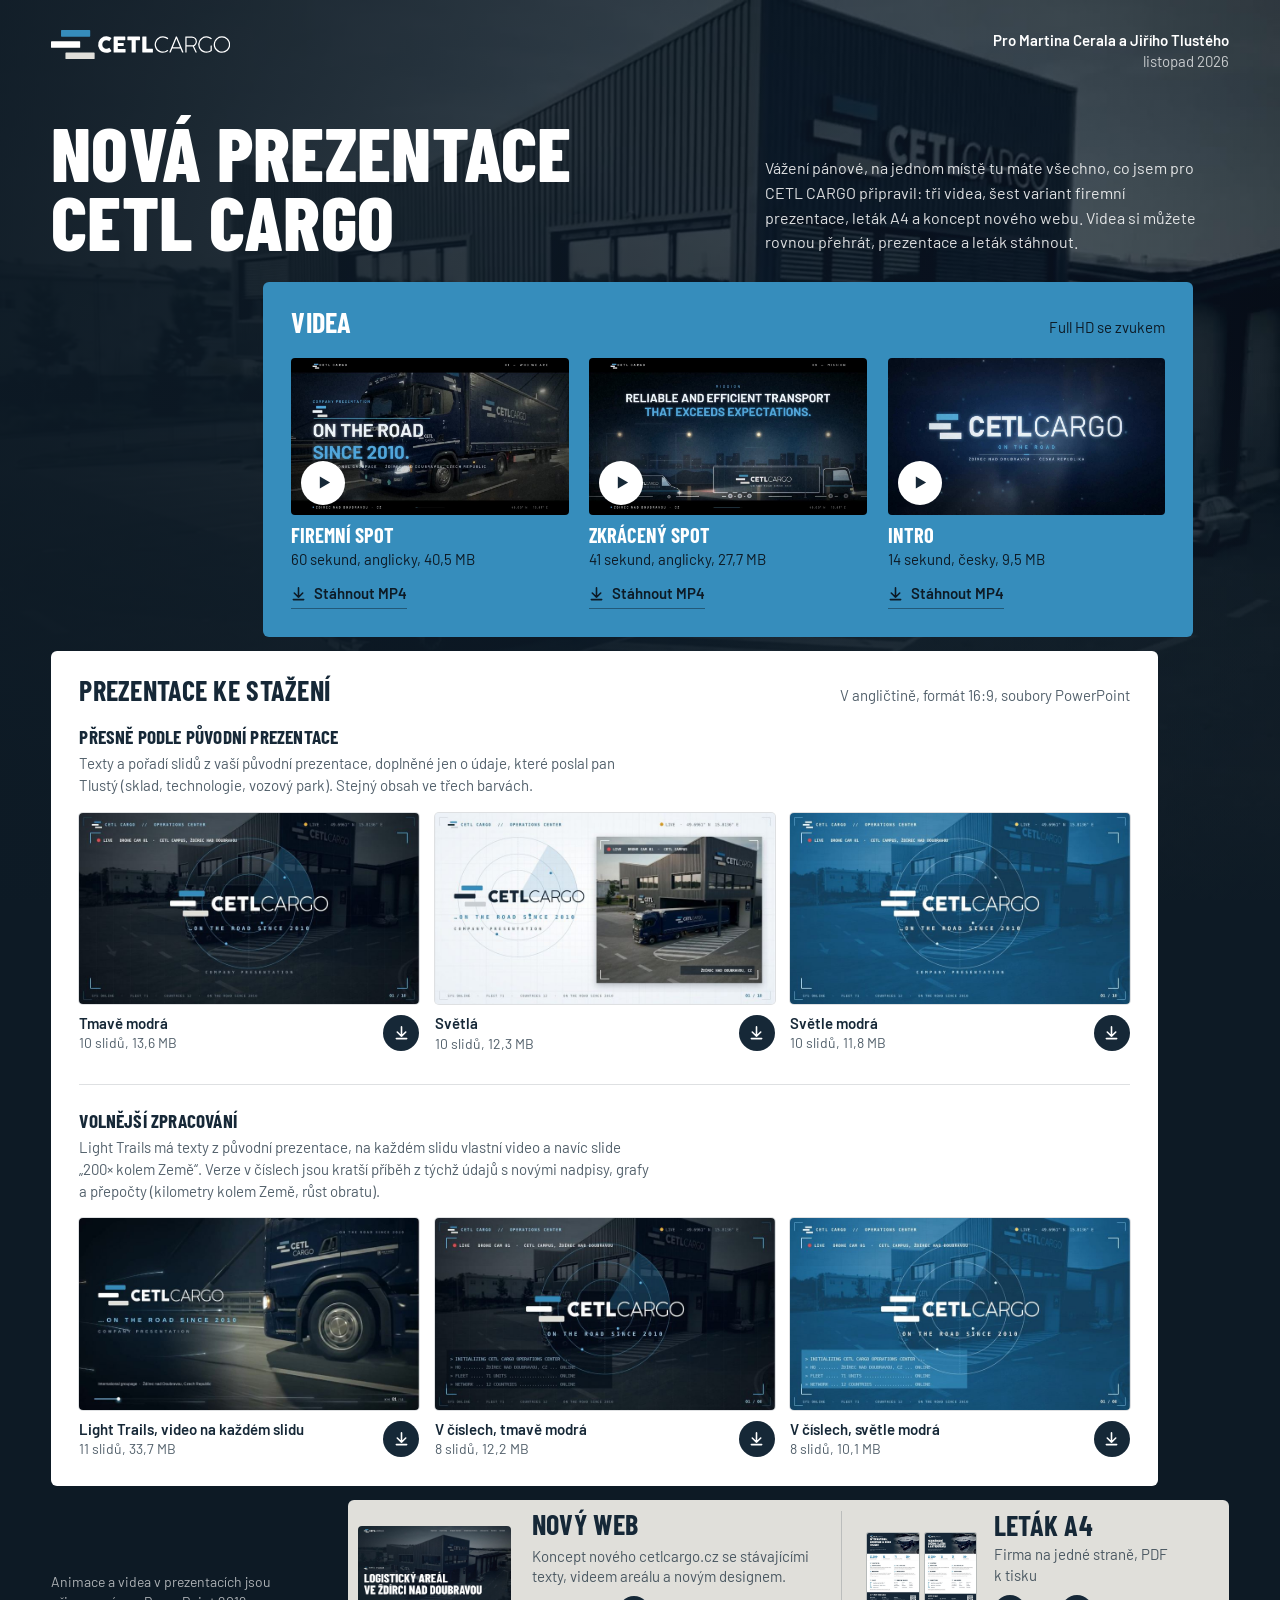
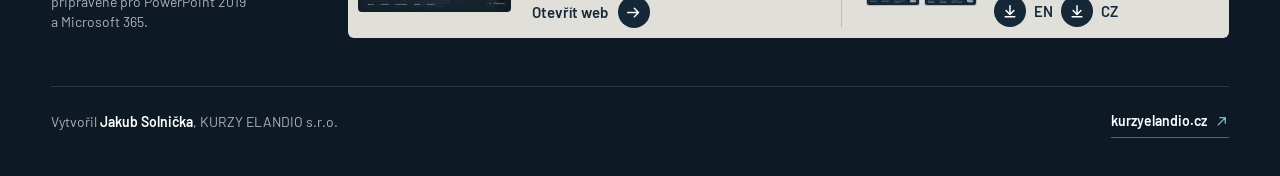
==== index.html @ 768881d9 "Initial commit: CETL rozcestník Co-Authored-By: Claude Opus 5.5 <noreply@anthropic.com>" ====
<!doctype html>
<html lang="cs">
<head>
<meta charset="utf-8">
<meta name="viewport" content="width=device-width, initial-scale=1">
<meta name="robots" content="noindex, nofollow">
<title>CETL CARGO – prezentace, videa a nový web</title>
<meta name="description" content="Videa, prezentace ke stažení, leták A4 a koncept nového webu CETL CARGO.">
<link rel="icon" href="data:image/svg+xml,%3Csvg xmlns='http://www.w3.org/2000/svg' viewBox='0 0 124 83'%3E%3Crect x='28' y='0' width='83' height='19' rx='2' fill='%23368dbc'/%3E%3Crect x='0' y='32' width='83' height='19' rx='2' fill='%23162837'/%3E%3Crect x='41' y='63' width='83' height='19' rx='2' fill='%23e0dfda'/%3E%3C/svg%3E">
<link rel="stylesheet" href="assets/fonts.css">
<script>document.documentElement.classList.add('js')</script>
<style>
:root{
  --navy:#162837;
  --navy-deep:#0D1A25;
  --blue:#368DBC;
  --blue-soft:#7FB5D3;
  --sand:#E0DFDA;
  --white:#FFFFFF;
  --ink:#162837;
  --ink-2:rgba(22,40,55,.74);
  --line:rgba(22,40,55,.14);
  --ease:cubic-bezier(.22,1,.36,1);
  --gut:clamp(16px,4vw,56px);
  --gap:clamp(8px,1.1vw,14px);
  --cond:"Barlow Condensed","Arial Narrow",Arial,sans-serif;
  --sans:"Barlow",Arial,sans-serif;
  --r:6px;
}
*{box-sizing:border-box;margin:0;padding:0}
html{background:var(--navy-deep);color:var(--white);-webkit-text-size-adjust:100%}
body{font-family:var(--sans);font-size:1rem;line-height:1.5;-webkit-font-smoothing:antialiased;overflow-x:hidden;background:var(--navy-deep)}
a{color:inherit;text-decoration:none}
button{font:inherit;color:inherit;background:none;border:0;cursor:pointer}
img{display:block;max-width:100%}
:focus-visible{outline:2px solid var(--blue-soft);outline-offset:3px;border-radius:3px}
.lane--videos :focus-visible{outline-color:var(--white)}
.lane--decks :focus-visible,.lane--extra :focus-visible{outline-color:var(--blue)}
.sr{position:absolute;width:1px;height:1px;overflow:hidden;clip:rect(0 0 0 0);white-space:nowrap}

/* ---------- background: drone shot of the campus ---------- */
.bg{position:fixed;inset:0;z-index:0;overflow:hidden;background:var(--navy-deep)}
.bg video{position:absolute;inset:0;width:100%;height:100%;object-fit:cover}
.bg::after{content:"";position:absolute;inset:0;background:
  linear-gradient(90deg,rgba(13,26,37,.94) 0%,rgba(13,26,37,.78) 48%,rgba(13,26,37,.5) 100%),
  linear-gradient(0deg,rgba(13,26,37,.9) 0%,rgba(13,26,37,0) 60%)}

.page{position:relative;z-index:1;max-width:1400px;min-height:100vh;min-height:100svh;margin:0 auto;
  padding:clamp(16px,2.4vw,30px) var(--gut) clamp(24px,3vw,40px);display:flex;flex-direction:column}

/* ---------- header ---------- */
.top{display:flex;justify-content:space-between;align-items:flex-start;gap:24px}
.brand svg{display:block;width:clamp(150px,14vw,196px);height:auto}
.for{text-align:right;font-size:.9375rem;line-height:1.4;color:rgba(255,255,255,.72)}
.for strong{display:block;font-weight:600;color:var(--white)}

/* ---------- headline + intro ---------- */
.head{display:grid;grid-template-columns:minmax(0,1fr) minmax(0,29rem);gap:clamp(24px,4vw,64px);align-items:end;
  margin:clamp(24px,5vh,64px) 0 clamp(18px,3vh,32px)}
h1{font-family:var(--cond);font-weight:800;text-transform:uppercase;font-size:clamp(2.75rem,min(6vw,9.4vh),5.9rem);line-height:.9;letter-spacing:.004em}
h1 span{display:block}
.intro{font-size:clamp(1rem,1.15vw,1.125rem);line-height:1.55;color:rgba(255,255,255,.86);max-width:48ch}

/* ---------- the three lanes = the three bars of the logo ---------- */
.lanes{display:flex;flex-direction:column;gap:var(--gap);margin-top:auto}
.lane{position:relative;border-radius:var(--r)}
.lane--videos{background:var(--blue);margin-left:18%;margin-right:3%}
.lane--decks{background:var(--white);color:var(--ink);margin-right:6%}
.lane-row{display:grid;grid-template-columns:24% minmax(0,1fr);gap:var(--gap);align-items:end}
.lane--extra{background:var(--sand);color:var(--ink)}

.lane-head{display:flex;justify-content:space-between;align-items:baseline;gap:8px 16px;flex-wrap:wrap;margin-bottom:clamp(12px,1.6vw,20px)}
.lane-head p{font-size:.9375rem}
.lane-title{font-family:var(--cond);font-weight:700;text-transform:uppercase;font-size:clamp(1.5rem,2.2vw,2.05rem);line-height:1;letter-spacing:.01em}
.lane-inner{padding:clamp(16px,2vw,26px) clamp(16px,2.2vw,30px) clamp(18px,2.2vw,28px)}

/* videos (blue) */
.lane--videos .lane-title{color:var(--white)}
.lane--videos .lane-head p{color:var(--navy-deep)}
.vids{display:grid;grid-template-columns:repeat(3,minmax(0,1fr));gap:clamp(12px,1.6vw,22px)}
.vid{display:flex;flex-direction:column;gap:10px;min-width:0}
.vid-play{display:block;text-align:left;border-radius:4px}
.poster{position:relative;display:block;aspect-ratio:16/9;border-radius:4px;overflow:hidden;background:var(--navy)}
.poster img{width:100%;height:100%;object-fit:cover}
.disc{position:absolute;left:10px;bottom:10px;width:44px;height:44px;border-radius:50%;background:var(--white);color:var(--navy);
  display:grid;place-items:center;transition:transform .35s var(--ease),background .35s var(--ease),color .35s var(--ease)}
.disc svg{width:15px;height:15px;margin-left:2px}
.vid-play:hover .disc,.vid-play:focus-visible .disc{transform:scale(1.12);background:var(--navy);color:var(--white)}
.vid-name{display:block;margin-top:10px;font-family:var(--cond);font-weight:700;text-transform:uppercase;font-size:clamp(1.2rem,1.6vw,1.45rem);line-height:1.05;color:var(--white)}
.vid-meta{display:block;margin-top:3px;font-size:.9375rem;line-height:1.35;color:var(--navy-deep)}
.vid-dl{align-self:flex-start;display:inline-flex;align-items:center;gap:8px;font-weight:600;font-size:.9375rem;color:var(--navy-deep);
  padding:6px 0;border-bottom:1.5px solid rgba(13,26,37,.45);line-height:1.1;transition:border-color .3s}
.vid-dl:hover{border-color:var(--navy-deep)}
.vid-dl svg{width:15px;height:15px}

/* presentations (white) */
.lane--decks .lane-head p{color:var(--ink-2)}
.group + .group{margin-top:clamp(20px,2.6vw,32px);padding-top:clamp(18px,2.2vw,26px);border-top:1px solid var(--line)}
.group h3{font-family:var(--cond);font-weight:700;text-transform:uppercase;font-size:clamp(1.15rem,1.5vw,1.375rem);line-height:1.05;letter-spacing:.01em}
.group-text p{margin-top:6px;font-size:.9375rem;line-height:1.45;color:var(--ink-2);max-width:72ch}
.cards{display:grid;grid-template-columns:repeat(3,minmax(0,1fr));gap:clamp(10px,1.2vw,16px);margin-top:clamp(12px,1.4vw,16px)}
.deck{display:block;border-radius:4px;min-width:0}
.deck .shot{display:block;position:relative;aspect-ratio:16/9;border-radius:4px;overflow:hidden;background:#EEF3F7;box-shadow:0 0 0 1px var(--line)}
.deck .shot img{width:100%;height:100%;object-fit:cover}
.deck .ctr{position:absolute;right:6px;bottom:6px;padding:2px 7px;border-radius:3px;background:rgba(22,40,55,.86);color:var(--white);
  font-size:.75rem;font-weight:500;line-height:1.4;font-variant-numeric:tabular-nums;opacity:0;transition:opacity .25s}
.deck.cycling .ctr{opacity:1}
.deck-foot{display:flex;align-items:center;justify-content:space-between;gap:10px;margin-top:10px}
.deck-name{display:block;font-weight:600;font-size:.9375rem;line-height:1.25}
.deck-size{display:block;font-weight:400;font-size:.875rem;color:var(--ink-2);margin-top:2px}
.dl{flex:none;width:36px;height:36px;border-radius:50%;background:var(--navy);color:var(--white);display:grid;place-items:center;
  transition:background .3s var(--ease),transform .3s var(--ease)}
.dl svg{width:15px;height:15px}
.deck:hover .dl,.deck:focus-visible .dl,.pdf:hover .dl,.pdf:focus-visible .dl{background:var(--blue);transform:translateY(2px)}

/* web + leaflet (sand) */
.extra{display:grid;grid-template-columns:minmax(0,1.25fr) minmax(0,1fr);gap:clamp(14px,2vw,28px);padding:10px clamp(14px,2vw,22px) 10px 10px;align-items:center}
.web{display:flex;align-items:center;gap:clamp(14px,1.6vw,22px);border-radius:4px;min-width:0}
.web .thumb{position:relative;flex:none;width:clamp(120px,12vw,176px);aspect-ratio:16/9;border-radius:4px;overflow:hidden;background:var(--navy)}
.web .thumb img{width:100%;height:100%;object-fit:cover}
.web-text{flex:1;min-width:0}
.extra .meta{display:block;margin-top:5px;font-size:.9375rem;line-height:1.35;color:var(--ink-2)}
.go{display:inline-flex;align-items:center;gap:10px;margin-top:10px;font-weight:600;font-size:.9375rem;white-space:nowrap}
.go i{width:32px;height:32px;border-radius:50%;background:var(--navy);color:var(--white);display:grid;place-items:center;transition:transform .35s var(--ease)}
.go svg{width:15px;height:15px}
.web:hover .go i,.web:focus-visible .go i{transform:translateX(4px)}
.letak{display:flex;align-items:center;gap:clamp(12px,1.4vw,18px);padding-left:clamp(14px,2vw,28px);border-left:1px solid rgba(22,40,55,.18);min-width:0}
.letak-text{min-width:0}
.pdfs{display:flex;gap:8px;margin-top:10px;flex-wrap:wrap}
.pdf{display:inline-flex;align-items:center;gap:8px;font-weight:600;font-size:.9375rem;border-radius:999px}
.pdf .dl{width:32px;height:32px}
.pdf .dl svg{width:14px;height:14px}
.pages{display:flex;gap:6px;flex:none}
.pages img{width:clamp(46px,4vw,58px);height:auto;border-radius:2px;box-shadow:0 0 0 1px rgba(22,40,55,.2)}

.foot{display:flex;justify-content:space-between;align-items:center;gap:10px 24px;flex-wrap:wrap;margin-top:clamp(28px,4vw,48px);
  padding-top:18px;border-top:1px solid rgba(224,223,218,.16);font-size:.875rem;line-height:1.4;color:rgba(255,255,255,.66)}
.foot strong{font-weight:600;color:var(--white)}
.foot a{display:inline-flex;align-items:center;gap:8px;font-weight:600;color:var(--white);padding:6px 0;border-bottom:1.5px solid rgba(127,181,211,.5);transition:border-color .3s}
.foot a:hover{border-color:var(--blue-soft)}
.foot svg{width:14px;height:14px;transform:rotate(-45deg);color:var(--blue-soft)}
.note{font-size:.875rem;line-height:1.45;color:rgba(255,255,255,.66);max-width:30ch;padding-bottom:6px}

/* ---------- entrance: the bars drive in, like the logo animation ---------- */
.js .lane{transform:translateX(-110vw)}
.js .head,.js .top,.js .note,.js .foot{opacity:0}
.js .lane > *{opacity:0}
.js.ready .top,.js.ready .head{opacity:1;transition:opacity .7s var(--ease) .05s}
.js.ready .lane{transform:none;transition:transform .9s var(--ease)}
.js.ready .lane--videos{transition-delay:.12s}
.js.ready .lane--decks{transition-delay:.22s}
.js.ready .lane--extra{transition-delay:.32s}
.js.ready .lane > *{opacity:1;transition:opacity .6s var(--ease) .75s}
.js.ready .note,.js.ready .foot{opacity:1;transition:opacity .6s var(--ease) .9s}

/* ---------- film dialog ---------- */
.film{border:0;padding:0;background:transparent;max-width:none;max-height:none;width:100%;height:100%;color:var(--white)}
.film::backdrop{background:rgba(13,26,37,.94)}
.film[open]{display:grid;place-items:center}
.film-box{display:flex;flex-direction:column;gap:12px}
.film video{display:block;width:min(1280px,92vw,calc(80vh * 16 / 9));aspect-ratio:16/9;background:#000;border-radius:4px}
.film-title{font-family:var(--cond);font-weight:700;text-transform:uppercase;font-size:1.25rem;letter-spacing:.01em}
.film .close{position:fixed;top:clamp(12px,2vw,24px);right:clamp(12px,2vw,24px);display:inline-flex;align-items:center;gap:10px;
  font-weight:600;font-size:.9375rem;padding:10px 14px;border-radius:999px;background:rgba(255,255,255,.08)}
.film .close:hover{background:rgba(255,255,255,.16)}

/* ---------- smaller screens ---------- */
@media (max-width:1180px){
  .lane--videos{margin-left:10%;margin-right:0}
  .lane--decks{margin-right:0}
  .lane-row{grid-template-columns:1fr}
  .lane--extra{margin-left:14%}
  .note{order:2;max-width:none;padding:6px 0 0}
}
@media (max-width:900px){
  .cards{grid-template-columns:repeat(2,minmax(0,1fr))}
  .extra{grid-template-columns:1fr;gap:16px;padding:12px}
  .letak{padding-left:0;border-left:0;padding-top:16px;border-top:1px solid rgba(22,40,55,.18)}
}
@media (max-width:760px){
  .top{flex-direction:column;gap:14px}
  .for{text-align:left}
  .head{grid-template-columns:1fr;margin:28px 0 24px;gap:14px}
  .vids{grid-template-columns:1fr;gap:16px}
  .vid{display:grid;grid-template-columns:minmax(0,46%) minmax(0,1fr);column-gap:14px;align-items:start}
  .vid-play{display:contents}
  .vid .poster{grid-row:1 / span 2}
  .vid-name{margin-top:2px}
  .vid-dl{grid-column:2;justify-self:start}
  .lane--videos{margin-left:6%}
  .lane--extra{margin-left:8%}
}
@media (max-width:480px){
  .cards{gap:10px}
  .deck-name{font-size:.875rem}
  .deck-size{font-size:.8125rem;white-space:nowrap}
  .deck-foot{gap:8px}
  .dl{width:30px;height:30px}
  .disc{width:34px;height:34px;left:7px;bottom:7px}
  .disc svg{width:12px;height:12px}
  .web .thumb{width:104px}
  .pages img{width:44px}
}
@media (prefers-reduced-motion:reduce){
  .js .lane,.js .head,.js .top,.js .lane > *,.js .note,.js .foot{transform:none;opacity:1;transition:none}
  .disc,.dl,.go i{transition:none}
}
</style>
</head>
<body>
<svg width="0" height="0" style="position:absolute" aria-hidden="true">
  <symbol id="logo" viewBox="0 0 507.36 82.34">
    <path style="fill:var(--lw,#162837)" d="M170.09,21.76a1.88,1.88,0,0,1,.77.79,1.3,1.3,0,0,1-.09,1.17l-5.18,7.350a1.23,1.23,0,0,1-.72.6,1.39,1.39,0,0,1-.94-.26,11.54,11.54,0,0,0-3.310-1.75,11.78,11.78,0,0,0-3.830-.61,11.130,11.130,0,0,0-8.270,3.55,12.110,12.110,0,0,0-2.390,3.86,13,13,0,0,0-.86,4.72,12.84,12.84,0,0,0,.86,4.71,11.870,11.870,0,0,0,2.390,3.83,11.380,11.380,0,0,0,3.650,2.590,11.2,11.2,0,0,0,4.620.95,11.790,11.790,0,0,0,3.860-.63A12.170,12.170,0,0,0,164,50.87a1.37,1.37,0,0,1,.91-.28,1.28,1.28,0,0,1,.74.55l5.240,7.540a1.22,1.22,0,0,1,.09,1.130,1.940,1.940,0,0,1-.76.77,24.540,24.540,0,0,1-6.210,3,23.4,23.4,0,0,1-18.830-2.130,23.370,23.370,0,0,1-4.730-3.660,23.930,23.930,0,0,1-3.670-4.720A23.730,23.730,0,0,1,134.42,35a24,24,0,0,1,2.360-5.610,23.610,23.610,0,0,1,3.670-4.760A23.070,23.070,0,0,1,145.18,21a24.510,24.510,0,0,1,5.590-2.360A23.750,23.750,0,0,1,164,18.8,23.660,23.660,0,0,1,170.09,21.76Z"/>
    <path style="fill:var(--lw,#162837)" d="M177.33,19.86a1.43,1.43,0,0,1,.35-1,1.25,1.25,0,0,1,1-.38h30.4a1.35,1.35,0,0,1,1,.39,1.5,1.5,0,0,1,.37,1.07v7.58a1.54,1.54,0,0,1-.37,1A1.26,1.26,0,0,1,209,29H189.18v7.6h15.33a1.65,1.65,0,0,1,1,.27,1,1,0,0,1,.38.92v6.62a1.29,1.29,0,0,1-.33.83,1.24,1.24,0,0,1-1,.4H189.18v7.84h20.6a1.23,1.23,0,0,1,1.38,1.41v7.7a.8.8,0,0,1-.25.55c-.08.57-.5.85-1.26.85h-31a1.46,1.46,0,0,1-1-.32,1.27,1.27,0,0,1-.36-1Z"/>
    <path style="fill:var(--lw,#162837)" d="M216.21,19.79a1.27,1.27,0,0,1,.41-1,1.52,1.52,0,0,1,1-.36h33a1.55,1.55,0,0,1,1,.33,1.36,1.36,0,0,1,.49,1V27.4a1.66,1.66,0,0,1-.38,1.05,1.28,1.28,0,0,1-1.09.51H240.05V62.51a1.45,1.45,0,0,1-.4,1,1.33,1.33,0,0,1-1,.44h-9a1.47,1.47,0,0,1-1-.41,1.36,1.36,0,0,1-.46-1V29H217.65a1.46,1.46,0,0,1-1-.4,1.55,1.55,0,0,1-.41-1.16Z"/>
    <path style="fill:var(--lw,#162837)" d="M258.44,19.76a1.39,1.39,0,0,1,.36-1,1.35,1.35,0,0,1,1-.39h9.07a1.47,1.47,0,0,1,.95.36,1.36,1.36,0,0,1,.46,1V53.1h16.85a1.38,1.38,0,0,1,1,.37,1.3,1.3,0,0,1,.4,1v8.06a1.47,1.47,0,0,1-.35,1,1.3,1.3,0,0,1-1,.46H259.79a1.19,1.19,0,0,1-1.350-1.350Z"/>
    <path style="fill:var(--lm,#162837)" d="M82.65,48.78a1.82,1.82,0,0,1-1.82,1.82h-79A1.81,1.81,0,0,1,0,48.78V33.55a1.81,1.81,0,0,1,1.81-1.81h79a1.82,1.82,0,0,1,1.82,1.81Z"/>
    <path style="fill:#368dbc" d="M30.21,0h79A1.81,1.81,0,0,1,111,1.81V17a1.82,1.82,0,0,1-1.82,1.82h-79A1.82,1.82,0,0,1,28.39,17V1.82A1.82,1.82,0,0,1,30.21,0Z"/>
    <path style="fill:#e0dfda" d="M42.7,63.48h79a1.82,1.82,0,0,1,1.82,1.82V80.52a1.82,1.82,0,0,1-1.82,1.82h-79a1.81,1.81,0,0,1-1.81-1.81V65.29A1.82,1.82,0,0,1,42.7,63.48Z"/>
    <path style="fill:var(--lw,#162837)" d="M331.35,22.8a1.18,1.18,0,0,1,.65.95,1,1,0,0,1-.25.64l-.82,1a3,3,0,0,1-.42.4.71.71,0,0,1-.44.15,2.33,2.33,0,0,1-1.23-.55,23.37,23.37,0,0,0-5.62-3A17.86,17.86,0,0,0,317,21.33a19.54,19.54,0,0,0-5.39.73,19.79,19.79,0,0,0-4.8,2.07,20.33,20.33,0,0,0-9.11,11.92,18.51,18.51,0,0,0-.71,5.09,18,18,0,0,0,.75,5.16,20.49,20.49,0,0,0,2.09,4.76A21.48,21.48,0,0,0,303,55.14a21.93,21.93,0,0,0,4,3.2,19.72,19.72,0,0,0,4.63,2.1,17.12,17.12,0,0,0,5,.75,18.23,18.23,0,0,0,3.23-.3,21.36,21.36,0,0,0,3.29-.89,22,22,0,0,0,3.18-1.43,17.75,17.75,0,0,0,2.83-1.91,1.24,1.24,0,0,1,.77-.28,1.38,1.38,0,0,1,1.13.77l.46.74a1.5,1.5,0,0,1,.21.76,1.35,1.35,0,0,1-.61,1.13,23.41,23.41,0,0,1-6.62,3.57,23.7,23.7,0,0,1-13.9.45,22.770,22.770,0,0,1-5.57-2.36,24,24,0,0,1-4.74-3.66A22.8,22.8,0,0,1,296.71,53a24.19,24.19,0,0,1-2.36-5.63,23.05,23.05,0,0,1-.84-6.25A23.12,23.12,0,0,1,296.7,29.4a23.59,23.59,0,0,1,3.66-4.72A22.83,22.83,0,0,1,305.11,21a24.55,24.55,0,0,1,5.62-2.36,23.51,23.51,0,0,1,13.91.45A22.58,22.58,0,0,1,331.35,22.8Z"/>
    <path style="fill:var(--lw,#162837)" d="M335.22,62.85c.14-.47.29-.9.44-1.3s.3-.76.45-1.09l17.22-41.25a2.68,2.68,0,0,1,.37-.61.81.81,0,0,1,.7-.28h1.26a.86.86,0,0,1,.73.28c.14.18.28.37.4.55l18,43.33a1.22,1.22,0,0,1,.06.29,3.070,3.070,0,0,1,0,.32c0,.49-.33.78-1,.86h-1.62l-.13,0H372a1.14,1.14,0,0,1-1.1-.85l-4.29-10.42H343.4l-2.28,5.6q-1.1,2.67-2,4.88a1.12,1.12,0,0,1-1.07.76.94.94,0,0,1-.28,0h-1.62c-.66-.06-1-.33-1-.79V63A.32.32,0,0,1,335.22,62.85Zm9.77-14h20.07l-10-24.49Z"/>
    <path style="fill:var(--lw,#162837)" d="M399.1,18.41a14.27,14.27,0,0,1,10.06,4.25,14.44,14.44,0,0,1,3,4.53,14.28,14.28,0,0,1-1.24,13.38,14.67,14.67,0,0,1-2.66,3,13.91,13.91,0,0,1-3.42,2.16l7.690,16.85a1.68,1.68,0,0,1,.15.55,1.41,1.41,0,0,1-.06.47c0,.1-.15.17-.33.22a3.42,3.42,0,0,1-.86.1h-1.66a.81.81,0,0,1-.79-.58l-7.54-16.7a10.790,10.790,0,0,1-1.24.23,12.320,12.320,0,0,1-1.43.07H383.87V62.85a1,1,0,0,1-1.11,1.1h-1.31a1,1,0,0,1-1.11-1.1V19.42a2.520,2.520,0,0,1,.4-.78.94.94,0,0,1,.71-.23Zm-1.78,25.07h.49c.8,0,1.58,0,2.36-.06a8,8,0,0,0,2.3-.46,11.42,11.42,0,0,0,2.94-1.53,10.38,10.38,0,0,0,2.31-2.32,10.74,10.74,0,0,0,1.51-3,11.06,11.06,0,0,0,.53-3.41,10.89,10.89,0,0,0-3.11-7.64,10.86,10.86,0,0,0-3.42-2.33,10.24,10.24,0,0,0-4.22-.86H383.87V43.48Z"/>
    <path style="fill:var(--lw,#162837)" d="M440.27,21.51a19.31,19.31,0,0,0-5.35.73,21.09,21.09,0,0,0-4.76,2,19.76,19.76,0,0,0-4,3.13,19.37,19.37,0,0,0-3.06,4,20.87,20.87,0,0,0-1.94,4.7,19.53,19.53,0,0,0,0,10.4,20,20,0,0,0,2,4.72,19.64,19.64,0,0,0,3.09,4A20.24,20.24,0,0,0,435,60.34a19.08,19.08,0,0,0,5.2.7A18.58,18.58,0,0,0,446.71,60a19.61,19.61,0,0,0,5.1-2.68V45a1,1,0,0,1,1.12-1.13h1.27a1.18,1.18,0,0,1,.83.29,1.1,1.1,0,0,1,.3.84V58.59a1,1,0,0,1-.2.6,2.71,2.71,0,0,1-.57.53,28.23,28.23,0,0,1-6.64,3.49,22.16,22.16,0,0,1-7.72,1.32,22.89,22.89,0,0,1-11.75-3.17,23.67,23.67,0,0,1-4.71-3.63,22.92,22.92,0,0,1-3.62-4.7,23.74,23.74,0,0,1-2.33-5.58,23.42,23.42,0,0,1,2.34-18,23.73,23.73,0,0,1,3.63-4.72,23.47,23.47,0,0,1,4.7-3.66A23.19,23.19,0,0,1,434,18.74a22.42,22.42,0,0,1,6.2-.85,22.73,22.73,0,0,1,9,1.84c.49.23,1.07.51,1.76.86s1.33.71,2,1.1a13.15,13.15,0,0,1,1.59,1.15c.44.38.66.71.66,1a1,1,0,0,1-.25.64l-.82,1a2.53,2.53,0,0,1-.41.4.69.69,0,0,1-.44.15,2.32,2.32,0,0,1-1.21-.55,22.39,22.39,0,0,0-5.63-3A18.56,18.56,0,0,0,440.27,21.51Z"/>
    <path style="fill:var(--lw,#162837)" d="M460.69,41.24a23.37,23.37,0,0,1,3.17-11.78,23.64,23.64,0,0,1,8.38-8.4,24.63,24.63,0,0,1,5.58-2.36,23.3,23.3,0,0,1,12.4,0,24,24,0,0,1,5.57,2.36,23.54,23.54,0,0,1,4.72,3.65,23,23,0,0,1,3.65,4.74,23.79,23.79,0,0,1,2.36,5.6,23,23,0,0,1,.84,6.22,22.74,22.74,0,0,1-.84,6.2A23.85,23.85,0,0,1,504.16,53a23.06,23.06,0,0,1-3.65,4.7,23.18,23.18,0,0,1-16.5,6.8,23.18,23.18,0,0,1-6.2-.82,23.44,23.44,0,0,1-5.58-2.35,23.14,23.14,0,0,1-4.72-3.64,23.11,23.11,0,0,1-6-10.29A23,23,0,0,1,460.69,41.24Zm3.59,0a19.25,19.25,0,0,0,1.54,7.7A19.83,19.83,0,0,0,476.33,59.4a19.85,19.85,0,0,0,12.95.84,19.76,19.76,0,0,0,8.7-5.07,19.27,19.27,0,0,0,3.1-4,19.74,19.74,0,0,0,2-4.72,19.52,19.52,0,0,0,.71-5.26,18.85,18.85,0,0,0-1.57-7.66A20,20,0,0,0,491.7,23,19,19,0,0,0,484,21.48a19.39,19.39,0,0,0-5.25.7,20.31,20.31,0,0,0-4.74,2,19.39,19.39,0,0,0-4,3.1,20.6,20.6,0,0,0-3.08,4A19.57,19.57,0,0,0,465,36,19.33,19.33,0,0,0,464.28,41.21Z"/>
  </symbol>
  <symbol id="i-down" viewBox="0 0 16 16"><path d="M8 2v10M3.5 7.5 8 12l4.5-4.5M2.5 14.5h11" fill="none" stroke="currentColor" stroke-width="1.7" stroke-linecap="round" stroke-linejoin="round"/></symbol>
  <symbol id="i-play" viewBox="0 0 16 16"><path d="M3 1.5v13l11-6.5z" fill="currentColor"/></symbol>
  <symbol id="i-go" viewBox="0 0 18 18"><path d="M2 9h13M10 4l5 5-5 5" fill="none" stroke="currentColor" stroke-width="1.7" stroke-linecap="round" stroke-linejoin="round"/></symbol>
</svg>

<div class="bg" aria-hidden="true">
  <video src="assets/areal.mp4" poster="assets/areal.jpg" muted loop playsinline autoplay preload="auto"></video>
</div>

<div class="page">
  <header class="top">
    <span class="brand" aria-label="CETL CARGO">
      <svg viewBox="0 0 507.36 82.34" style="--lw:#fff;--lm:#fff" aria-hidden="true"><use href="#logo"/></svg>
    </span>
    <p class="for"><strong>Pro Martina Cerala a&nbsp;Jiřího Tlustého</strong>listopad 2026</p>
  </header>

  <main>
    <section class="head" aria-labelledby="h1">
      <h1 id="h1"><span>Nová prezentace</span><span>CETL CARGO</span></h1>
      <p class="intro">Vážení pánové, na jednom místě tu máte všechno, co jsem pro CETL&nbsp;CARGO připravil: tři videa, šest variant firemní prezentace, leták A4 a&nbsp;koncept nového webu. Videa si můžete rovnou přehrát, prezentace a&nbsp;leták stáhnout.</p>
    </section>

    <div class="lanes">
      <!-- bar 1 (blue): videos -->
      <section class="lane lane--videos" aria-labelledby="videos-t">
        <div class="lane-inner">
          <div class="lane-head">
            <h2 class="lane-title" id="videos-t">Videa</h2>
            <p>Full HD se zvukem</p>
          </div>
          <div class="vids">
            <div class="vid">
              <button class="vid-play" type="button" data-film="ke-stazeni/video/CETL_CARGO_spot_60s.mp4" data-title="Firemní spot, 60 s" aria-haspopup="dialog">
                <span class="poster"><img src="assets/video/spot-60s.jpg" alt="" width="960" height="540"><span class="disc"><svg aria-hidden="true"><use href="#i-play"/></svg></span></span>
                <span class="vid-name">Firemní spot</span>
                <span class="vid-meta">60&nbsp;sekund, anglicky, 40,5&nbsp;MB</span>
              </button>
              <a class="vid-dl" href="ke-stazeni/video/CETL_CARGO_spot_60s.mp4" download><svg aria-hidden="true"><use href="#i-down"/></svg>Stáhnout MP4<span class="sr">, firemní spot</span></a>
            </div>
            <div class="vid">
              <button class="vid-play" type="button" data-film="ke-stazeni/video/CETL_CARGO_spot_41s.mp4" data-title="Zkrácený spot, 41 s" aria-haspopup="dialog">
                <span class="poster"><img src="assets/video/spot-41s.jpg" alt="" width="960" height="540"><span class="disc"><svg aria-hidden="true"><use href="#i-play"/></svg></span></span>
                <span class="vid-name">Zkrácený spot</span>
                <span class="vid-meta">41&nbsp;sekund, anglicky, 27,7&nbsp;MB</span>
              </button>
              <a class="vid-dl" href="ke-stazeni/video/CETL_CARGO_spot_41s.mp4" download><svg aria-hidden="true"><use href="#i-down"/></svg>Stáhnout MP4<span class="sr">, zkrácený spot</span></a>
            </div>
            <div class="vid">
              <button class="vid-play" type="button" data-film="ke-stazeni/video/CETL_CARGO_intro_14s.mp4" data-title="Intro, 14 s" aria-haspopup="dialog">
                <span class="poster"><img src="assets/video/intro-14s.jpg" alt="" width="960" height="540"><span class="disc"><svg aria-hidden="true"><use href="#i-play"/></svg></span></span>
                <span class="vid-name">Intro</span>
                <span class="vid-meta">14&nbsp;sekund, česky, 9,5&nbsp;MB</span>
              </button>
              <a class="vid-dl" href="ke-stazeni/video/CETL_CARGO_intro_14s.mp4" download><svg aria-hidden="true"><use href="#i-down"/></svg>Stáhnout MP4<span class="sr">, intro</span></a>
            </div>
          </div>
        </div>
      </section>

      <!-- bar 2 (white): the presentations -->
      <section class="lane lane--decks" aria-labelledby="decks-t">
        <div class="lane-inner">
          <div class="lane-head">
            <h2 class="lane-title" id="decks-t">Prezentace ke stažení</h2>
            <p>V&nbsp;angličtině, formát 16:9, soubory PowerPoint</p>
          </div>

          <div class="group">
            <div class="group-text">
              <h3>Přesně podle původní prezentace</h3>
              <p>Texty a&nbsp;pořadí slidů z&nbsp;vaší původní prezentace, doplněné jen o&nbsp;údaje, které poslal pan Tlustý (sklad, technologie, vozový park). Stejný obsah ve třech barvách.</p>
            </div>
            <div class="cards">
              <a class="deck" href="ke-stazeni/prezentace/CETL_CARGO_puvodni_obsah_tmave_modra.pptx" download data-deck="tmava" data-count="10">
                <span class="shot"><img src="assets/nahledy/tmava-01.jpg" alt="Titulní slide, tmavě modrá verze" width="800" height="450" loading="lazy"><span class="ctr" aria-hidden="true"></span></span>
                <span class="deck-foot">
                  <span class="deck-name">Tmavě modrá<span class="deck-size">10&nbsp;slidů, 13,6&nbsp;MB</span></span>
                  <span class="dl"><svg aria-hidden="true"><use href="#i-down"/></svg></span>
                </span>
              </a>
              <a class="deck" href="ke-stazeni/prezentace/CETL_CARGO_puvodni_obsah_svetla.pptx" download data-deck="svetla" data-count="10">
                <span class="shot"><img src="assets/nahledy/svetla-01.jpg" alt="Titulní slide, světlá verze" width="800" height="450" loading="lazy"><span class="ctr" aria-hidden="true"></span></span>
                <span class="deck-foot">
                  <span class="deck-name">Světlá<span class="deck-size">10&nbsp;slidů, 12,3&nbsp;MB</span></span>
                  <span class="dl"><svg aria-hidden="true"><use href="#i-down"/></svg></span>
                </span>
              </a>
              <a class="deck" href="ke-stazeni/prezentace/CETL_CARGO_puvodni_obsah_svetle_modra.pptx" download data-deck="modra" data-count="10">
                <span class="shot"><img src="assets/nahledy/modra-01.jpg" alt="Titulní slide, světle modrá verze" width="800" height="450" loading="lazy"><span class="ctr" aria-hidden="true"></span></span>
                <span class="deck-foot">
                  <span class="deck-name">Světle modrá<span class="deck-size">10&nbsp;slidů, 11,8&nbsp;MB</span></span>
                  <span class="dl"><svg aria-hidden="true"><use href="#i-down"/></svg></span>
                </span>
              </a>
            </div>
          </div>

          <div class="group">
            <div class="group-text">
              <h3>Volnější zpracování</h3>
              <p>Light Trails má texty z&nbsp;původní prezentace, na každém slidu vlastní video a&nbsp;navíc slide „200×&nbsp;kolem Země“. Verze v&nbsp;číslech jsou kratší příběh z&nbsp;týchž údajů s&nbsp;novými nadpisy, grafy a&nbsp;přepočty (kilometry kolem Země, růst obratu).</p>
            </div>
            <div class="cards">
              <a class="deck" href="ke-stazeni/prezentace/CETL_CARGO_volne_zpracovani_light_trails.pptx" download data-deck="film" data-count="11">
                <span class="shot"><img src="assets/nahledy/film-01.jpg" alt="Titulní slide, Light Trails" width="800" height="450" loading="lazy"><span class="ctr" aria-hidden="true"></span></span>
                <span class="deck-foot">
                  <span class="deck-name">Light Trails, video na každém slidu<span class="deck-size">11&nbsp;slidů, 33,7&nbsp;MB</span></span>
                  <span class="dl"><svg aria-hidden="true"><use href="#i-down"/></svg></span>
                </span>
              </a>
              <a class="deck" href="ke-stazeni/prezentace/CETL_CARGO_volne_zpracovani_v_cislech_tmave_modra.pptx" download data-deck="cisla-tmava" data-count="8">
                <span class="shot"><img src="assets/nahledy/cisla-tmava-01.jpg" alt="Titulní slide, v číslech tmavě modrá" width="800" height="450" loading="lazy"><span class="ctr" aria-hidden="true"></span></span>
                <span class="deck-foot">
                  <span class="deck-name">V číslech, tmavě modrá<span class="deck-size">8&nbsp;slidů, 12,2&nbsp;MB</span></span>
                  <span class="dl"><svg aria-hidden="true"><use href="#i-down"/></svg></span>
                </span>
              </a>
              <a class="deck" href="ke-stazeni/prezentace/CETL_CARGO_volne_zpracovani_v_cislech_svetle_modra.pptx" download data-deck="cisla-modra" data-count="8">
                <span class="shot"><img src="assets/nahledy/cisla-modra-01.jpg" alt="Titulní slide, v číslech světle modrá" width="800" height="450" loading="lazy"><span class="ctr" aria-hidden="true"></span></span>
                <span class="deck-foot">
                  <span class="deck-name">V číslech, světle modrá<span class="deck-size">8&nbsp;slidů, 10,1&nbsp;MB</span></span>
                  <span class="dl"><svg aria-hidden="true"><use href="#i-down"/></svg></span>
                </span>
              </a>
            </div>
          </div>
        </div>
      </section>

      <!-- bar 3 (sand): the new website + A4 leaflet -->
      <div class="lane-row">
        <p class="note">Animace a&nbsp;videa v&nbsp;prezentacích jsou připravené pro PowerPoint 2019 a&nbsp;Microsoft&nbsp;365.</p>
        <section class="lane lane--extra" aria-label="Nový web a leták">
          <div class="extra">
            <!-- ODKAZ NA NOVÝ WEB: až poběží na Netlify, nahraďte href="web/index.html" jeho adresou (např. https://….netlify.app) -->
            <a class="web" href="web/index.html" id="web-link">
              <span class="thumb"><img src="assets/web-nahled.jpg" alt="" width="800" height="450"></span>
              <span class="web-text">
                <span class="lane-title">Nový web</span>
                <span class="meta">Koncept nového cetlcargo.cz se stávajícími texty, videem areálu a&nbsp;novým designem.</span>
                <span class="go">Otevřít web<i><svg aria-hidden="true"><use href="#i-go"/></svg></i></span>
              </span>
            </a>
            <div class="letak">
              <span class="pages" aria-hidden="true"><img src="assets/letak/onepager-en.jpg" alt="" width="360" height="509"><img src="assets/letak/onepager-cz.jpg" alt="" width="360" height="509"></span>
              <div class="letak-text">
                <h2 class="lane-title">Leták A4</h2>
                <span class="meta">Firma na jedné straně, PDF k&nbsp;tisku</span>
                <div class="pdfs">
                  <a class="pdf" href="ke-stazeni/letak/CETL_CARGO_one-pager_EN.pdf" download><span class="dl"><svg aria-hidden="true"><use href="#i-down"/></svg></span>EN<span class="sr"> leták, anglicky</span></a>
                  <a class="pdf" href="ke-stazeni/letak/CETL_CARGO_one-pager_CZ.pdf" download><span class="dl"><svg aria-hidden="true"><use href="#i-down"/></svg></span>CZ<span class="sr"> leták, česky</span></a>
                </div>
              </div>
            </div>
          </div>
        </section>
      </div>
    </div>
  </main>

  <footer class="foot">
    <p>Vytvořil <strong>Jakub Solnička</strong>, KURZY ELANDIO s.r.o.</p>
    <a href="https://kurzyelandio.cz" target="_blank" rel="noopener">kurzyelandio.cz<svg aria-hidden="true"><use href="#i-go"/></svg></a>
  </footer>
</div>

<dialog class="film" id="film" aria-labelledby="film-t">
  <div class="film-box">
    <video preload="none" playsinline controls></video>
    <p class="film-title" id="film-t"></p>
  </div>
  <button class="close" type="button" data-close>
    <svg width="14" height="14" viewBox="0 0 14 14" aria-hidden="true"><path d="M1 1l12 12M13 1L1 13" stroke="currentColor" stroke-width="1.6" stroke-linecap="round"/></svg>
    Zavřít
  </button>
</dialog>

<script>
(function(){
  var root=document.documentElement;
  var reduce=window.matchMedia&&matchMedia('(prefers-reduced-motion: reduce)').matches;

  // entrance
  requestAnimationFrame(function(){requestAnimationFrame(function(){root.classList.add('ready')})});

  // background video: still poster only when motion is reduced
  var bgv=document.querySelector('.bg video');
  if(bgv&&reduce){bgv.removeAttribute('autoplay');bgv.pause();}

  // slide preview on hover / focus
  document.querySelectorAll('.deck').forEach(function(card){
    var img=card.querySelector('.shot img'), ctr=card.querySelector('.ctr');
    var n=+card.dataset.count, id=card.dataset.deck, list=[];
    for(var k=1;k<=n;k++){list.push('assets/nahledy/'+id+'-'+(k<10?'0':'')+k+'.jpg');}
    var i=0,t=null,loaded=false;
    function show(){img.src=list[i];ctr.textContent=(i+1)+' / '+n;}
    function start(){
      if(!loaded){list.forEach(function(s){var p=new Image();p.src=s;});loaded=true;}
      clearInterval(t);i=0;show();card.classList.add('cycling');
      t=setInterval(function(){i=(i+1)%n;show();},1000);
    }
    function stop(){clearInterval(t);t=null;i=0;img.src=list[0];card.classList.remove('cycling');}
    card.addEventListener('pointerenter',function(e){if(e.pointerType==='mouse')start();});
    card.addEventListener('pointerleave',stop);
    card.addEventListener('focus',start);
    card.addEventListener('blur',stop);
  });

  // videos in a dialog
  var film=document.getElementById('film'), fv=film.querySelector('video'), ft=document.getElementById('film-t');
  document.querySelectorAll('[data-film]').forEach(function(b){
    b.addEventListener('click',function(){
      var poster=b.querySelector('img');
      fv.src=b.dataset.film; fv.poster=poster?poster.getAttribute('src'):''; ft.textContent=b.dataset.title||'';
      if(film.showModal){film.showModal();}else{film.setAttribute('open','');}
      var p=fv.play(); if(p&&p.catch)p.catch(function(){});
    });
  });
  function closeFilm(){fv.pause(); if(film.close){film.close();}else{film.removeAttribute('open');}}
  film.querySelector('[data-close]').addEventListener('click',closeFilm);
  film.addEventListener('click',function(e){if(e.target===film)closeFilm();});
  film.addEventListener('close',function(){fv.pause();fv.removeAttribute('src');fv.load();});
})();
</script>
</body>
</html>
---- assets/fonts.css ----
@font-face{font-family:'Barlow Condensed';font-style:normal;font-weight:600;font-display:swap;src:url([data-uri]) format('woff2');unicode-range:U+0100-02AF,U+0304,U+0308,U+0329,U+1E00-1E9F,U+1EF2-1EFF,U+2020,U+20A0-20AB,U+20AD-20C0,U+2113,U+2C60-2C7F,U+A720-A7FF}
@font-face{font-family:'Barlow Condensed';font-style:normal;font-weight:600;font-display:swap;src:url([data-uri]) format('woff2');unicode-range:U+0000-00FF,U+0131,U+0152-0153,U+02BB-02BC,U+02C6,U+02DA,U+02DC,U+0304,U+0308,U+0329,U+2000-206F,U+2074,U+20AC,U+2122,U+2191,U+2193,U+2212,U+2215,U+FEFF,U+FFFD}
@font-face{font-family:'Barlow Condensed';font-style:normal;font-weight:700;font-display:swap;src:url([data-uri]) format('woff2');unicode-range:U+0100-02AF,U+0304,U+0308,U+0329,U+1E00-1E9F,U+1EF2-1EFF,U+2020,U+20A0-20AB,U+20AD-20C0,U+2113,U+2C60-2C7F,U+A720-A7FF}
@font-face{font-family:'Barlow Condensed';font-style:normal;font-weight:700;font-display:swap;src:url([data-uri]) format('woff2');unicode-range:U+0000-00FF,U+0131,U+0152-0153,U+02BB-02BC,U+02C6,U+02DA,U+02DC,U+0304,U+0308,U+0329,U+2000-206F,U+2074,U+20AC,U+2122,U+2191,U+2193,U+2212,U+2215,U+FEFF,U+FFFD}
@font-face{font-family:'Barlow Condensed';font-style:normal;font-weight:800;font-display:swap;src:url([data-uri]) format('woff2');unicode-range:U+0100-02AF,U+0304,U+0308,U+0329,U+1E00-1E9F,U+1EF2-1EFF,U+2020,U+20A0-20AB,U+20AD-20C0,U+2113,U+2C60-2C7F,U+A720-A7FF}
@font-face{font-family:'Barlow Condensed';font-style:normal;font-weight:800;font-display:swap;src:url([data-uri]) format('woff2');unicode-range:U+0000-00FF,U+0131,U+0152-0153,U+02BB-02BC,U+02C6,U+02DA,U+02DC,U+0304,U+0308,U+0329,U+2000-206F,U+2074,U+20AC,U+2122,U+2191,U+2193,U+2212,U+2215,U+FEFF,U+FFFD}
@font-face{font-family:'Barlow';font-style:normal;font-weight:400;font-display:swap;src:url([data-uri]) format('woff2');unicode-range:U+0100-02AF,U+0304,U+0308,U+0329,U+1E00-1E9F,U+1EF2-1EFF,U+2020,U+20A0-20AB,U+20AD-20C0,U+2113,U+2C60-2C7F,U+A720-A7FF}
@font-face{font-family:'Barlow';font-style:normal;font-weight:400;font-display:swap;src:url([data-uri]) format('woff2');unicode-range:U+0000-00FF,U+0131,U+0152-0153,U+02BB-02BC,U+02C6,U+02DA,U+02DC,U+0304,U+0308,U+0329,U+2000-206F,U+2074,U+20AC,U+2122,U+2191,U+2193,U+2212,U+2215,U+FEFF,U+FFFD}
@font-face{font-family:'Barlow';font-style:normal;font-weight:500;font-display:swap;src:url([data-uri]) format('woff2');unicode-range:U+0100-02AF,U+0304,U+0308,U+0329,U+1E00-1E9F,U+1EF2-1EFF,U+2020,U+20A0-20AB,U+20AD-20C0,U+2113,U+2C60-2C7F,U+A720-A7FF}
@font-face{font-family:'Barlow';font-style:normal;font-weight:500;font-display:swap;src:url([data-uri]) format('woff2');unicode-range:U+0000-00FF,U+0131,U+0152-0153,U+02BB-02BC,U+02C6,U+02DA,U+02DC,U+0304,U+0308,U+0329,U+2000-206F,U+2074,U+20AC,U+2122,U+2191,U+2193,U+2212,U+2215,U+FEFF,U+FFFD}
@font-face{font-family:'Barlow';font-style:normal;font-weight:600;font-display:swap;src:url([data-uri]) format('woff2');unicode-range:U+0100-02AF,U+0304,U+0308,U+0329,U+1E00-1E9F,U+1EF2-1EFF,U+2020,U+20A0-20AB,U+20AD-20C0,U+2113,U+2C60-2C7F,U+A720-A7FF}
@font-face{font-family:'Barlow';font-style:normal;font-weight:600;font-display:swap;src:url([data-uri]) format('woff2');unicode-range:U+0000-00FF,U+0131,U+0152-0153,U+02BB-02BC,U+02C6,U+02DA,U+02DC,U+0304,U+0308,U+0329,U+2000-206F,U+2074,U+20AC,U+2122,U+2191,U+2193,U+2212,U+2215,U+FEFF,U+FFFD}
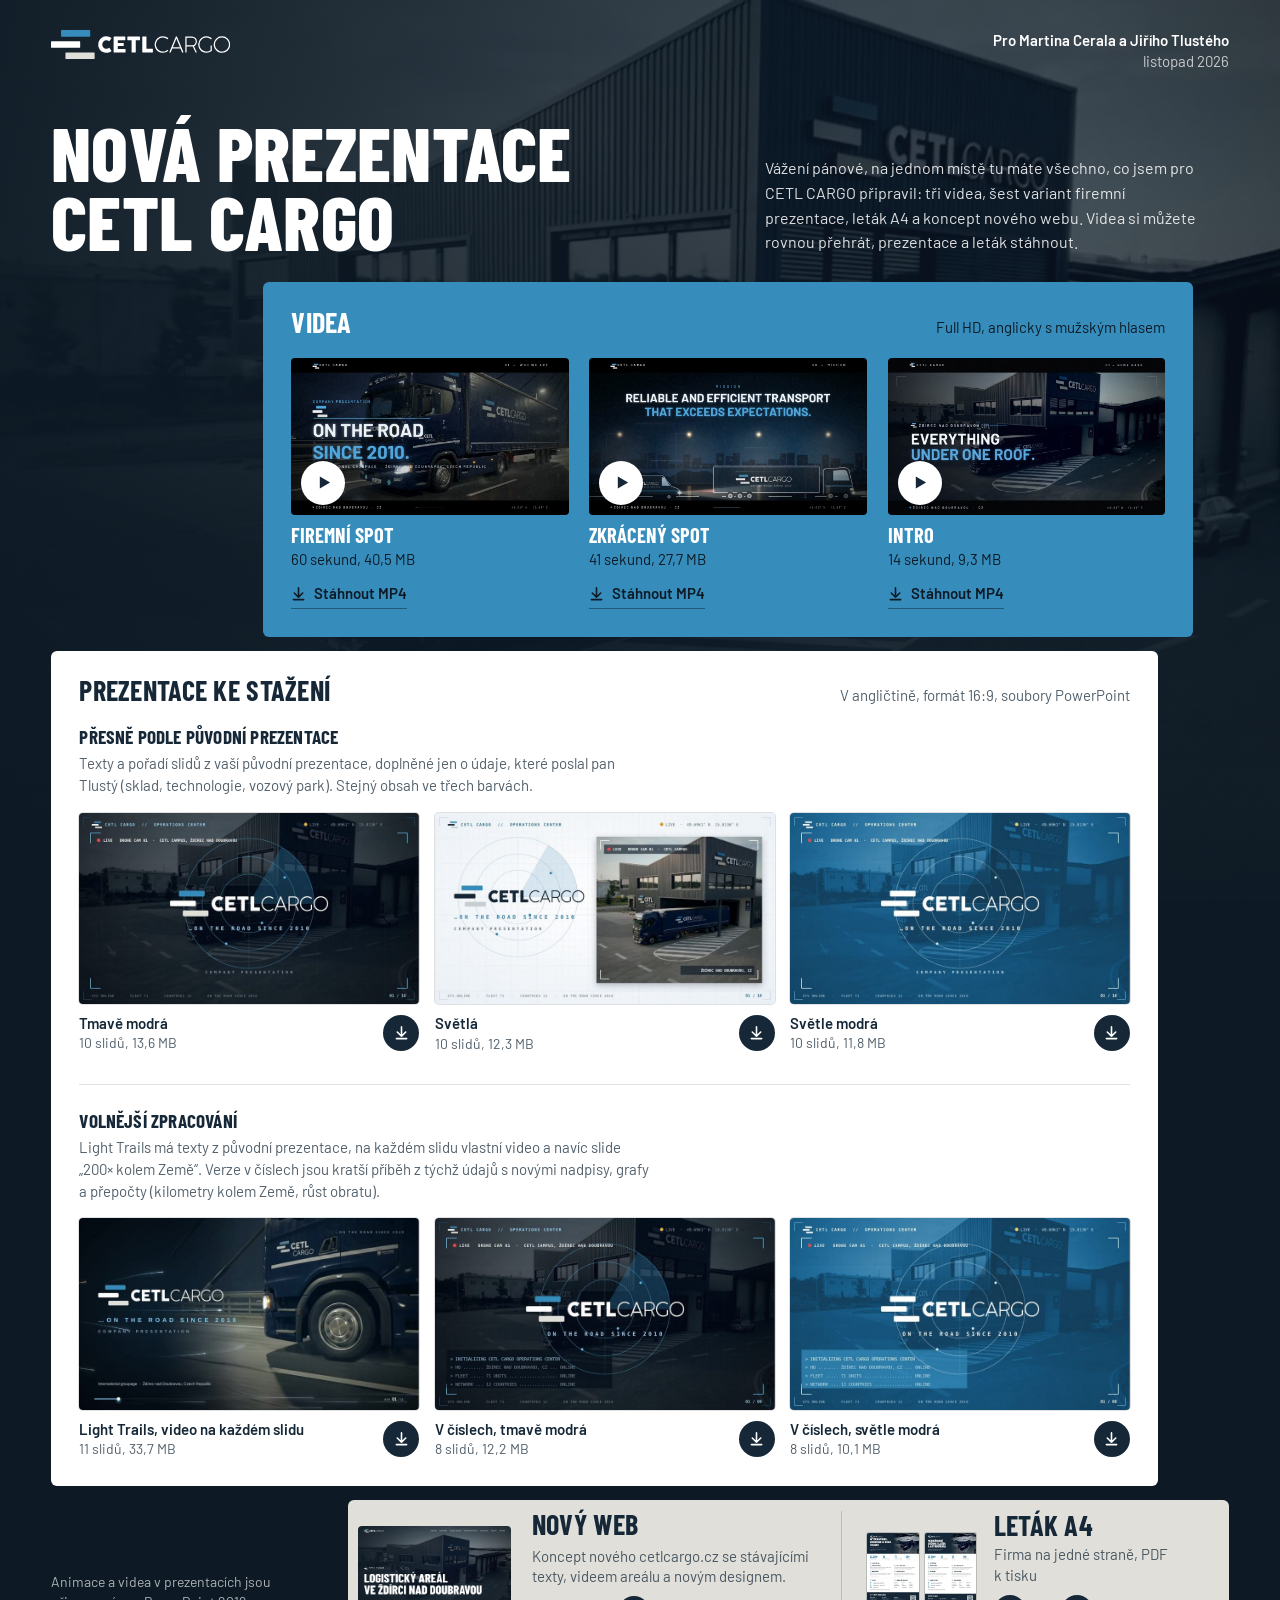
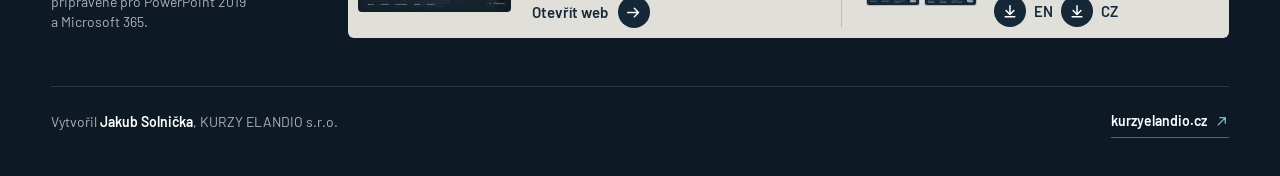
==== commit 72766754: "Videa nahrazena anglickými verzemi (EN), úprava index.html Co-Authored-By: Claude Opus 5.5 <noreply@" ====
--- a/index.html
+++ b/index.html
@@ -252,32 +252,32 @@
         <div class="lane-inner">
           <div class="lane-head">
             <h2 class="lane-title" id="videos-t">Videa</h2>
-            <p>Full HD se zvukem</p>
+            <p>Full HD, anglicky s&nbsp;mužským hlasem</p>
           </div>
           <div class="vids">
             <div class="vid">
-              <button class="vid-play" type="button" data-film="ke-stazeni/video/CETL_CARGO_spot_60s.mp4" data-title="Firemní spot, 60 s" aria-haspopup="dialog">
+              <button class="vid-play" type="button" data-film="ke-stazeni/video/CETL_CARGO_spot_60s_EN.mp4" data-title="Firemní spot, 60 s" aria-haspopup="dialog">
                 <span class="poster"><img src="assets/video/spot-60s.jpg" alt="" width="960" height="540"><span class="disc"><svg aria-hidden="true"><use href="#i-play"/></svg></span></span>
                 <span class="vid-name">Firemní spot</span>
-                <span class="vid-meta">60&nbsp;sekund, anglicky, 40,5&nbsp;MB</span>
+                <span class="vid-meta">60&nbsp;sekund, 40,5&nbsp;MB</span>
               </button>
-              <a class="vid-dl" href="ke-stazeni/video/CETL_CARGO_spot_60s.mp4" download><svg aria-hidden="true"><use href="#i-down"/></svg>Stáhnout MP4<span class="sr">, firemní spot</span></a>
+              <a class="vid-dl" href="ke-stazeni/video/CETL_CARGO_spot_60s_EN.mp4" download><svg aria-hidden="true"><use href="#i-down"/></svg>Stáhnout MP4<span class="sr">, firemní spot</span></a>
             </div>
             <div class="vid">
-              <button class="vid-play" type="button" data-film="ke-stazeni/video/CETL_CARGO_spot_41s.mp4" data-title="Zkrácený spot, 41 s" aria-haspopup="dialog">
+              <button class="vid-play" type="button" data-film="ke-stazeni/video/CETL_CARGO_spot_41s_EN.mp4" data-title="Zkrácený spot, 41 s" aria-haspopup="dialog">
                 <span class="poster"><img src="assets/video/spot-41s.jpg" alt="" width="960" height="540"><span class="disc"><svg aria-hidden="true"><use href="#i-play"/></svg></span></span>
                 <span class="vid-name">Zkrácený spot</span>
-                <span class="vid-meta">41&nbsp;sekund, anglicky, 27,7&nbsp;MB</span>
+                <span class="vid-meta">41&nbsp;sekund, 27,7&nbsp;MB</span>
               </button>
-              <a class="vid-dl" href="ke-stazeni/video/CETL_CARGO_spot_41s.mp4" download><svg aria-hidden="true"><use href="#i-down"/></svg>Stáhnout MP4<span class="sr">, zkrácený spot</span></a>
+              <a class="vid-dl" href="ke-stazeni/video/CETL_CARGO_spot_41s_EN.mp4" download><svg aria-hidden="true"><use href="#i-down"/></svg>Stáhnout MP4<span class="sr">, zkrácený spot</span></a>
             </div>
             <div class="vid">
-              <button class="vid-play" type="button" data-film="ke-stazeni/video/CETL_CARGO_intro_14s.mp4" data-title="Intro, 14 s" aria-haspopup="dialog">
-                <span class="poster"><img src="assets/video/intro-14s.jpg" alt="" width="960" height="540"><span class="disc"><svg aria-hidden="true"><use href="#i-play"/></svg></span></span>
+              <button class="vid-play" type="button" data-film="ke-stazeni/video/CETL_CARGO_intro_14s_EN.mp4" data-title="Intro, 14 s" aria-haspopup="dialog">
+                <span class="poster"><img src="assets/video/intro-14s-en.jpg" alt="" width="960" height="540"><span class="disc"><svg aria-hidden="true"><use href="#i-play"/></svg></span></span>
                 <span class="vid-name">Intro</span>
-                <span class="vid-meta">14&nbsp;sekund, česky, 9,5&nbsp;MB</span>
+                <span class="vid-meta">14&nbsp;sekund, 9,3&nbsp;MB</span>
               </button>
-              <a class="vid-dl" href="ke-stazeni/video/CETL_CARGO_intro_14s.mp4" download><svg aria-hidden="true"><use href="#i-down"/></svg>Stáhnout MP4<span class="sr">, intro</span></a>
+              <a class="vid-dl" href="ke-stazeni/video/CETL_CARGO_intro_14s_EN.mp4" download><svg aria-hidden="true"><use href="#i-down"/></svg>Stáhnout MP4<span class="sr">, intro</span></a>
             </div>
           </div>
         </div>
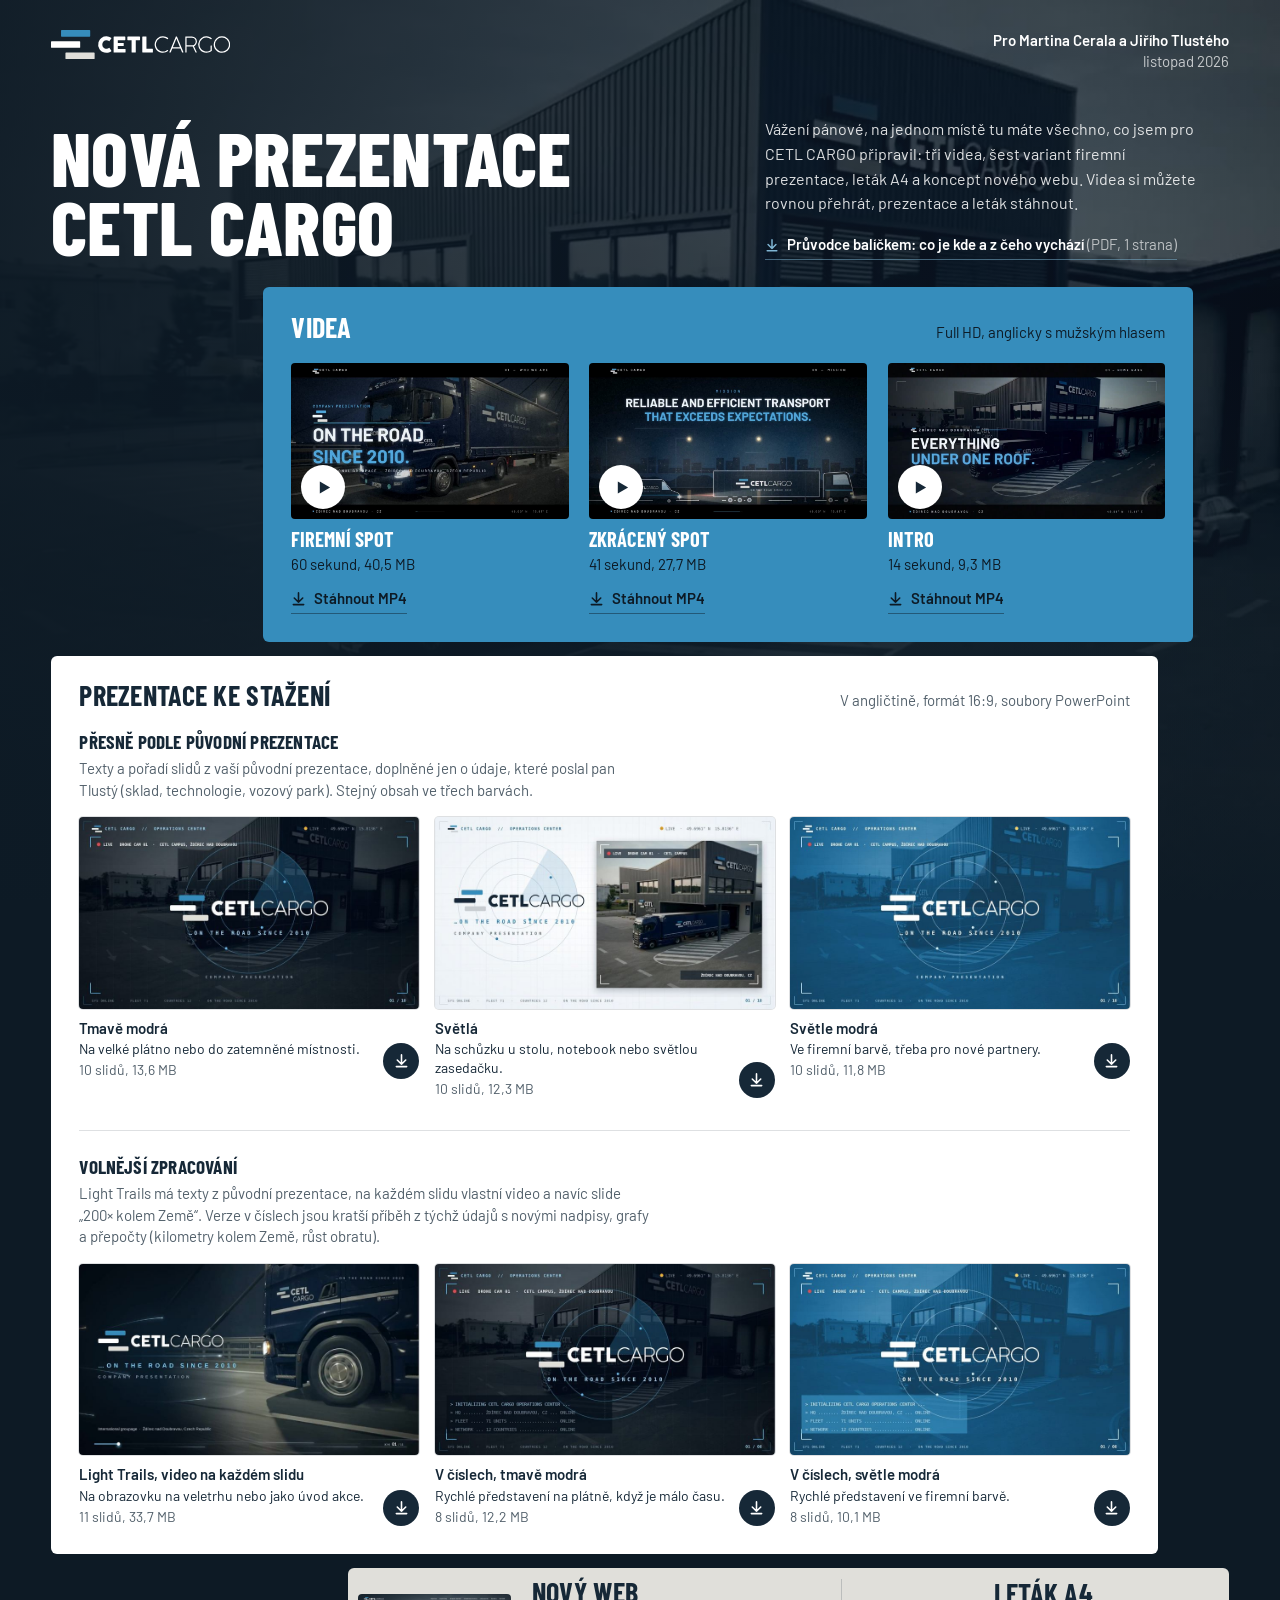
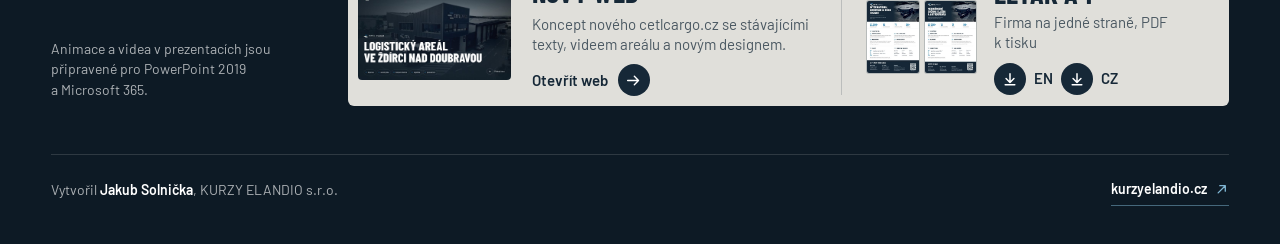
==== commit 99259b5f: "Přidán průvodce balíčkem (PDF), OG obrázek a úpravy index.html Co-Authored-By: Claude Opus 5.5 <nore" ====
--- a/index.html
+++ b/index.html
@@ -6,6 +6,17 @@
 <meta name="robots" content="noindex, nofollow">
 <title>CETL CARGO – prezentace, videa a nový web</title>
 <meta name="description" content="Videa, prezentace ke stažení, leták A4 a koncept nového webu CETL CARGO.">
+<meta property="og:type" content="website">
+<meta property="og:locale" content="cs_CZ">
+<meta property="og:site_name" content="CETL CARGO">
+<meta property="og:title" content="Nová prezentace CETL CARGO">
+<meta property="og:description" content="Videa, šest variant prezentace, leták A4 a koncept nového webu.">
+<meta property="og:url" content="https://cetlcargo-rozcestnik.netlify.app/">
+<meta property="og:image" content="https://cetlcargo-rozcestnik.netlify.app/assets/og.jpg">
+<meta property="og:image:width" content="1200">
+<meta property="og:image:height" content="630">
+<meta property="og:image:alt" content="Areál CETL CARGO ve Ždírci nad Doubravou s nápisem Nová prezentace CETL CARGO">
+<meta name="twitter:card" content="summary_large_image">
 <link rel="icon" href="data:image/svg+xml,%3Csvg xmlns='http://www.w3.org/2000/svg' viewBox='0 0 124 83'%3E%3Crect x='28' y='0' width='83' height='19' rx='2' fill='%23368dbc'/%3E%3Crect x='0' y='32' width='83' height='19' rx='2' fill='%23162837'/%3E%3Crect x='41' y='63' width='83' height='19' rx='2' fill='%23e0dfda'/%3E%3C/svg%3E">
 <link rel="stylesheet" href="assets/fonts.css">
 <script>document.documentElement.classList.add('js')</script>
@@ -59,6 +70,10 @@
   margin:clamp(24px,5vh,64px) 0 clamp(18px,3vh,32px)}
 h1{font-family:var(--cond);font-weight:800;text-transform:uppercase;font-size:clamp(2.75rem,min(6vw,9.4vh),5.9rem);line-height:.9;letter-spacing:.004em}
 h1 span{display:block}
+.guide{display:inline-block;margin-top:14px;line-height:1.4;font-size:.9375rem;font-weight:600;color:var(--white);padding:4px 0;border-bottom:1.5px solid rgba(127,181,211,.5);transition:border-color .3s}
+.guide:hover{border-color:var(--blue-soft)}
+.guide svg{width:14px;height:14px;color:var(--blue-soft);vertical-align:-2px;margin-right:8px}
+.guide span{font-weight:400;color:rgba(255,255,255,.66)}
 .intro{font-size:clamp(1rem,1.15vw,1.125rem);line-height:1.55;color:rgba(255,255,255,.86);max-width:48ch}
 
 /* ---------- the three lanes = the three bars of the logo ---------- */
@@ -105,8 +120,9 @@
 .deck .ctr{position:absolute;right:6px;bottom:6px;padding:2px 7px;border-radius:3px;background:rgba(22,40,55,.86);color:var(--white);
   font-size:.75rem;font-weight:500;line-height:1.4;font-variant-numeric:tabular-nums;opacity:0;transition:opacity .25s}
 .deck.cycling .ctr{opacity:1}
-.deck-foot{display:flex;align-items:center;justify-content:space-between;gap:10px;margin-top:10px}
+.deck-foot{display:flex;align-items:flex-end;justify-content:space-between;gap:10px;margin-top:10px}
 .deck-name{display:block;font-weight:600;font-size:.9375rem;line-height:1.25}
+.deck-use{display:block;font-weight:400;font-size:.875rem;line-height:1.35;color:var(--ink);margin-top:3px}
 .deck-size{display:block;font-weight:400;font-size:.875rem;color:var(--ink-2);margin-top:2px}
 .dl{flex:none;width:36px;height:36px;border-radius:50%;background:var(--navy);color:var(--white);display:grid;place-items:center;
   transition:background .3s var(--ease),transform .3s var(--ease)}
@@ -243,7 +259,8 @@
   <main>
     <section class="head" aria-labelledby="h1">
       <h1 id="h1"><span>Nová prezentace</span><span>CETL CARGO</span></h1>
-      <p class="intro">Vážení pánové, na jednom místě tu máte všechno, co jsem pro CETL&nbsp;CARGO připravil: tři videa, šest variant firemní prezentace, leták A4 a&nbsp;koncept nového webu. Videa si můžete rovnou přehrát, prezentace a&nbsp;leták stáhnout.</p>
+      <div class="intro-wrap"><p class="intro">Vážení pánové, na jednom místě tu máte všechno, co jsem pro CETL&nbsp;CARGO připravil: tři videa, šest variant firemní prezentace, leták A4 a&nbsp;koncept nového webu. Videa si můžete rovnou přehrát, prezentace a&nbsp;leták stáhnout.</p>
+      <a class="guide" href="ke-stazeni/pruvodce/CETL_CARGO_pruvodce_balickem.pdf" target="_blank" rel="noopener"><svg aria-hidden="true"><use href="#i-down"/></svg>Průvodce balíčkem: co je kde a&nbsp;z&nbsp;čeho vychází <span>(PDF, 1&nbsp;strana)</span></a></div>
     </section>
 
     <div class="lanes">
@@ -300,21 +317,21 @@
               <a class="deck" href="ke-stazeni/prezentace/CETL_CARGO_puvodni_obsah_tmave_modra.pptx" download data-deck="tmava" data-count="10">
                 <span class="shot"><img src="assets/nahledy/tmava-01.jpg" alt="Titulní slide, tmavě modrá verze" width="800" height="450" loading="lazy"><span class="ctr" aria-hidden="true"></span></span>
                 <span class="deck-foot">
-                  <span class="deck-name">Tmavě modrá<span class="deck-size">10&nbsp;slidů, 13,6&nbsp;MB</span></span>
+                  <span class="deck-name">Tmavě modrá<span class="deck-use">Na velké plátno nebo do zatemněné místnosti.</span><span class="deck-size">10&nbsp;slidů, 13,6&nbsp;MB</span></span>
                   <span class="dl"><svg aria-hidden="true"><use href="#i-down"/></svg></span>
                 </span>
               </a>
               <a class="deck" href="ke-stazeni/prezentace/CETL_CARGO_puvodni_obsah_svetla.pptx" download data-deck="svetla" data-count="10">
                 <span class="shot"><img src="assets/nahledy/svetla-01.jpg" alt="Titulní slide, světlá verze" width="800" height="450" loading="lazy"><span class="ctr" aria-hidden="true"></span></span>
                 <span class="deck-foot">
-                  <span class="deck-name">Světlá<span class="deck-size">10&nbsp;slidů, 12,3&nbsp;MB</span></span>
+                  <span class="deck-name">Světlá<span class="deck-use">Na schůzku u stolu, notebook nebo světlou zasedačku.</span><span class="deck-size">10&nbsp;slidů, 12,3&nbsp;MB</span></span>
                   <span class="dl"><svg aria-hidden="true"><use href="#i-down"/></svg></span>
                 </span>
               </a>
               <a class="deck" href="ke-stazeni/prezentace/CETL_CARGO_puvodni_obsah_svetle_modra.pptx" download data-deck="modra" data-count="10">
                 <span class="shot"><img src="assets/nahledy/modra-01.jpg" alt="Titulní slide, světle modrá verze" width="800" height="450" loading="lazy"><span class="ctr" aria-hidden="true"></span></span>
                 <span class="deck-foot">
-                  <span class="deck-name">Světle modrá<span class="deck-size">10&nbsp;slidů, 11,8&nbsp;MB</span></span>
+                  <span class="deck-name">Světle modrá<span class="deck-use">Ve firemní barvě, třeba pro nové partnery.</span><span class="deck-size">10&nbsp;slidů, 11,8&nbsp;MB</span></span>
                   <span class="dl"><svg aria-hidden="true"><use href="#i-down"/></svg></span>
                 </span>
               </a>
@@ -330,21 +347,21 @@
               <a class="deck" href="ke-stazeni/prezentace/CETL_CARGO_volne_zpracovani_light_trails.pptx" download data-deck="film" data-count="11">
                 <span class="shot"><img src="assets/nahledy/film-01.jpg" alt="Titulní slide, Light Trails" width="800" height="450" loading="lazy"><span class="ctr" aria-hidden="true"></span></span>
                 <span class="deck-foot">
-                  <span class="deck-name">Light Trails, video na každém slidu<span class="deck-size">11&nbsp;slidů, 33,7&nbsp;MB</span></span>
+                  <span class="deck-name">Light Trails, video na každém slidu<span class="deck-use">Na obrazovku na veletrhu nebo jako úvod akce.</span><span class="deck-size">11&nbsp;slidů, 33,7&nbsp;MB</span></span>
                   <span class="dl"><svg aria-hidden="true"><use href="#i-down"/></svg></span>
                 </span>
               </a>
               <a class="deck" href="ke-stazeni/prezentace/CETL_CARGO_volne_zpracovani_v_cislech_tmave_modra.pptx" download data-deck="cisla-tmava" data-count="8">
                 <span class="shot"><img src="assets/nahledy/cisla-tmava-01.jpg" alt="Titulní slide, v číslech tmavě modrá" width="800" height="450" loading="lazy"><span class="ctr" aria-hidden="true"></span></span>
                 <span class="deck-foot">
-                  <span class="deck-name">V číslech, tmavě modrá<span class="deck-size">8&nbsp;slidů, 12,2&nbsp;MB</span></span>
+                  <span class="deck-name">V číslech, tmavě modrá<span class="deck-use">Rychlé představení na plátně, když je málo času.</span><span class="deck-size">8&nbsp;slidů, 12,2&nbsp;MB</span></span>
                   <span class="dl"><svg aria-hidden="true"><use href="#i-down"/></svg></span>
                 </span>
               </a>
               <a class="deck" href="ke-stazeni/prezentace/CETL_CARGO_volne_zpracovani_v_cislech_svetle_modra.pptx" download data-deck="cisla-modra" data-count="8">
                 <span class="shot"><img src="assets/nahledy/cisla-modra-01.jpg" alt="Titulní slide, v číslech světle modrá" width="800" height="450" loading="lazy"><span class="ctr" aria-hidden="true"></span></span>
                 <span class="deck-foot">
-                  <span class="deck-name">V číslech, světle modrá<span class="deck-size">8&nbsp;slidů, 10,1&nbsp;MB</span></span>
+                  <span class="deck-name">V číslech, světle modrá<span class="deck-use">Rychlé představení ve firemní barvě.</span><span class="deck-size">8&nbsp;slidů, 10,1&nbsp;MB</span></span>
                   <span class="dl"><svg aria-hidden="true"><use href="#i-down"/></svg></span>
                 </span>
               </a>
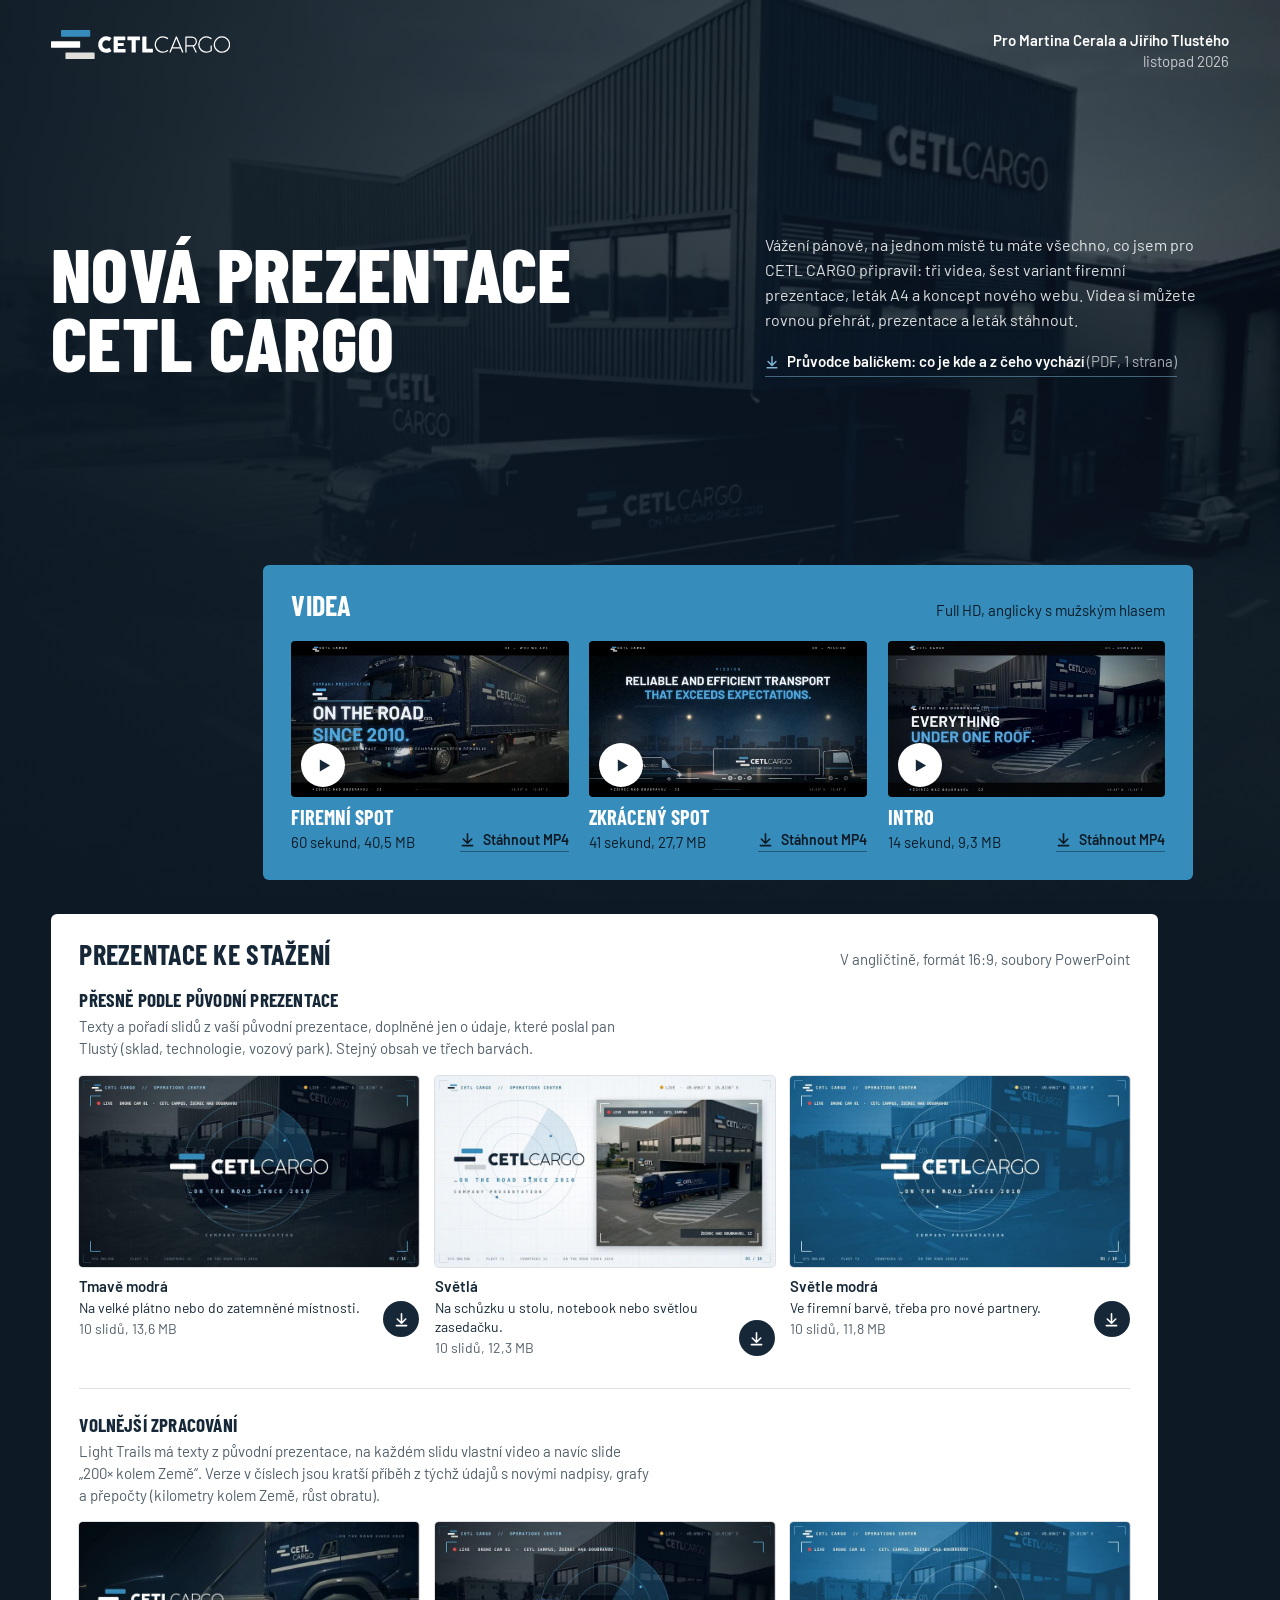
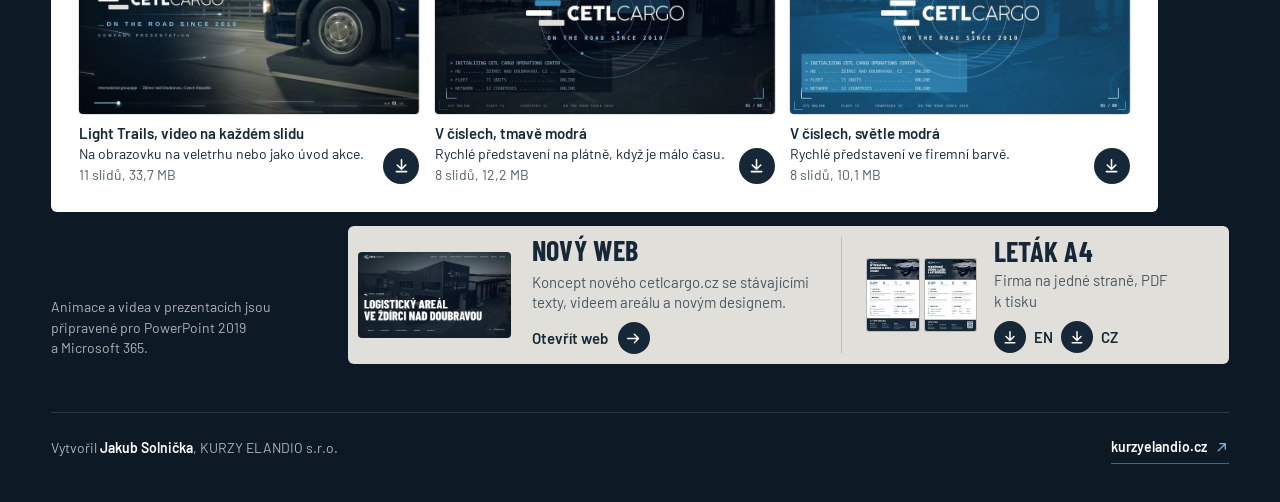
==== commit 500140d5: "Úvodní obrazovka (hero) končí modrým pruhem s videi, zbytek až po scrollu Co-Authored-By: Claude Opu" ====
--- a/index.html
+++ b/index.html
@@ -77,7 +77,8 @@
 .intro{font-size:clamp(1rem,1.15vw,1.125rem);line-height:1.55;color:rgba(255,255,255,.86);max-width:48ch}
 
 /* ---------- the three lanes = the three bars of the logo ---------- */
-.lanes{display:flex;flex-direction:column;gap:var(--gap);margin-top:auto}
+.hero{display:flex;flex-direction:column}
+.lanes{display:flex;flex-direction:column;gap:var(--gap);margin-top:var(--gap)}
 .lane{position:relative;border-radius:var(--r)}
 .lane--videos{background:var(--blue);margin-left:18%;margin-right:3%}
 .lane--decks{background:var(--white);color:var(--ink);margin-right:6%}
@@ -179,6 +180,21 @@
 .film .close{position:fixed;top:clamp(12px,2vw,24px);right:clamp(12px,2vw,24px);display:inline-flex;align-items:center;gap:10px;
   font-weight:600;font-size:.9375rem;padding:10px 14px;border-radius:999px;background:rgba(255,255,255,.08)}
 .film .close:hover{background:rgba(255,255,255,.16)}
+
+@media (min-width:761px){
+  /* the first screen ends with the blue bar; everything else appears on scroll */
+  .hero{min-height:calc(100vh - clamp(16px,2.4vw,30px));min-height:calc(100svh - clamp(16px,2.4vw,30px));padding-bottom:clamp(12px,1.6vw,20px)}
+  .hero .head{margin-top:auto}
+  .hero .lane--videos{margin-top:auto}
+  .vid{max-width:max(220px,calc((92vh - 455px) * 16 / 9));max-width:max(220px,calc((92svh - 455px) * 16 / 9))}
+  .vid{display:grid;grid-template-columns:minmax(0,1fr) auto;column-gap:12px;align-items:end;gap:0 12px}
+  .vid-play{display:contents}
+  .vid .poster{grid-column:1 / -1}
+  .vid-play:focus-visible .poster{outline:2px solid var(--white);outline-offset:3px}
+  .vid-name{grid-column:1;margin-top:10px}
+  .vid-meta{grid-column:1}
+  .vid-dl{grid-column:2;grid-row:2 / span 2;align-self:end;padding:4px 0;font-size:.875rem}
+}
 
 /* ---------- smaller screens ---------- */
 @media (max-width:1180px){
@@ -249,6 +265,7 @@
 </div>
 
 <div class="page">
+  <div class="hero">
   <header class="top">
     <span class="brand" aria-label="CETL CARGO">
       <svg viewBox="0 0 507.36 82.34" style="--lw:#fff;--lm:#fff" aria-hidden="true"><use href="#logo"/></svg>
@@ -256,14 +273,12 @@
     <p class="for"><strong>Pro Martina Cerala a&nbsp;Jiřího Tlustého</strong>listopad 2026</p>
   </header>
 
-  <main>
     <section class="head" aria-labelledby="h1">
       <h1 id="h1"><span>Nová prezentace</span><span>CETL CARGO</span></h1>
       <div class="intro-wrap"><p class="intro">Vážení pánové, na jednom místě tu máte všechno, co jsem pro CETL&nbsp;CARGO připravil: tři videa, šest variant firemní prezentace, leták A4 a&nbsp;koncept nového webu. Videa si můžete rovnou přehrát, prezentace a&nbsp;leták stáhnout.</p>
       <a class="guide" href="ke-stazeni/pruvodce/CETL_CARGO_pruvodce_balickem.pdf" target="_blank" rel="noopener"><svg aria-hidden="true"><use href="#i-down"/></svg>Průvodce balíčkem: co je kde a&nbsp;z&nbsp;čeho vychází <span>(PDF, 1&nbsp;strana)</span></a></div>
     </section>
 
-    <div class="lanes">
       <!-- bar 1 (blue): videos -->
       <section class="lane lane--videos" aria-labelledby="videos-t">
         <div class="lane-inner">
@@ -299,7 +314,9 @@
           </div>
         </div>
       </section>
-
+  </div>
+
+  <main class="lanes">
       <!-- bar 2 (white): the presentations -->
       <section class="lane lane--decks" aria-labelledby="decks-t">
         <div class="lane-inner">
@@ -398,7 +415,6 @@
           </div>
         </section>
       </div>
-    </div>
   </main>
 
   <footer class="foot">
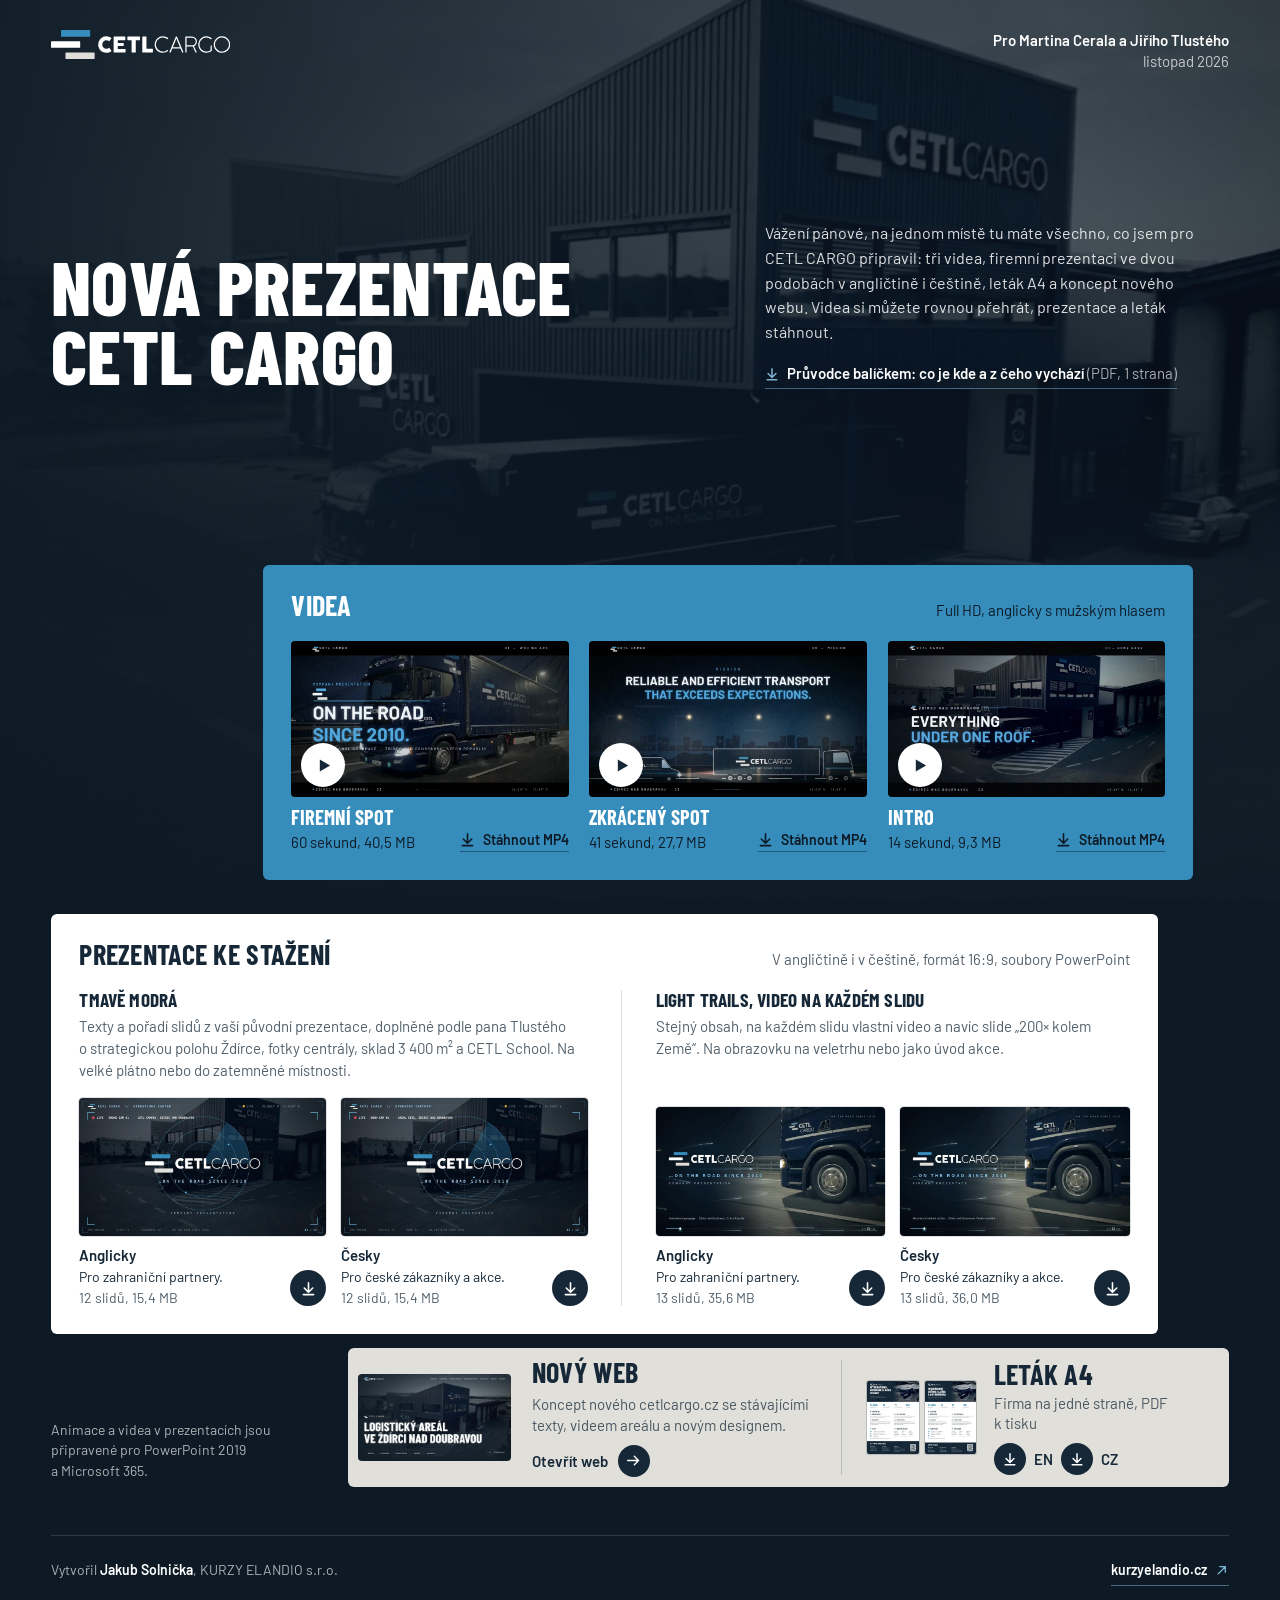
==== commit 204a1b71: "Nové prezentace CZ/EN (light trails, tmavě modrá), nové spoty 2:15 a 2:36, náhledy a aktualizace roz" ====
--- a/index.html
+++ b/index.html
@@ -10,7 +10,7 @@
 <meta property="og:locale" content="cs_CZ">
 <meta property="og:site_name" content="CETL CARGO">
 <meta property="og:title" content="Nová prezentace CETL CARGO">
-<meta property="og:description" content="Videa, šest variant prezentace, leták A4 a koncept nového webu.">
+<meta property="og:description" content="Videa, prezentace v angličtině i češtině, leták A4 a koncept nového webu.">
 <meta property="og:url" content="https://cetlcargo-rozcestnik.netlify.app/">
 <meta property="og:image" content="https://cetlcargo-rozcestnik.netlify.app/assets/og.jpg">
 <meta property="og:image:width" content="1200">
@@ -114,7 +114,11 @@
 .group + .group{margin-top:clamp(20px,2.6vw,32px);padding-top:clamp(18px,2.2vw,26px);border-top:1px solid var(--line)}
 .group h3{font-family:var(--cond);font-weight:700;text-transform:uppercase;font-size:clamp(1.15rem,1.5vw,1.375rem);line-height:1.05;letter-spacing:.01em}
 .group-text p{margin-top:6px;font-size:.9375rem;line-height:1.45;color:var(--ink-2);max-width:72ch}
-.cards{display:grid;grid-template-columns:repeat(3,minmax(0,1fr));gap:clamp(10px,1.2vw,16px);margin-top:clamp(12px,1.4vw,16px)}
+.cards{display:grid;grid-template-columns:repeat(2,minmax(0,1fr));gap:clamp(10px,1.2vw,16px);margin-top:clamp(12px,1.4vw,16px)}
+.groups{display:grid;grid-template-columns:repeat(2,minmax(0,1fr));column-gap:clamp(20px,2.6vw,36px)}
+.groups .group{display:flex;flex-direction:column}
+.groups .group .cards{margin-top:auto;padding-top:clamp(12px,1.4vw,16px)}
+.groups .group + .group{margin-top:0;padding-top:0;border-top:0;padding-left:clamp(20px,2.6vw,36px);border-left:1px solid var(--line)}
 .deck{display:block;border-radius:4px;min-width:0}
 .deck .shot{display:block;position:relative;aspect-ratio:16/9;border-radius:4px;overflow:hidden;background:#EEF3F7;box-shadow:0 0 0 1px var(--line)}
 .deck .shot img{width:100%;height:100%;object-fit:cover}
@@ -205,7 +209,8 @@
   .note{order:2;max-width:none;padding:6px 0 0}
 }
 @media (max-width:900px){
-  .cards{grid-template-columns:repeat(2,minmax(0,1fr))}
+  .groups{grid-template-columns:1fr}
+  .groups .group + .group{margin-top:clamp(20px,2.6vw,32px);padding-top:clamp(18px,2.2vw,26px);border-top:1px solid var(--line);padding-left:0;border-left:0}
   .extra{grid-template-columns:1fr;gap:16px;padding:12px}
   .letak{padding-left:0;border-left:0;padding-top:16px;border-top:1px solid rgba(22,40,55,.18)}
 }
@@ -275,7 +280,7 @@
 
     <section class="head" aria-labelledby="h1">
       <h1 id="h1"><span>Nová prezentace</span><span>CETL CARGO</span></h1>
-      <div class="intro-wrap"><p class="intro">Vážení pánové, na jednom místě tu máte všechno, co jsem pro CETL&nbsp;CARGO připravil: tři videa, šest variant firemní prezentace, leták A4 a&nbsp;koncept nového webu. Videa si můžete rovnou přehrát, prezentace a&nbsp;leták stáhnout.</p>
+      <div class="intro-wrap"><p class="intro">Vážení pánové, na jednom místě tu máte všechno, co jsem pro CETL&nbsp;CARGO připravil: tři videa, firemní prezentaci ve dvou podobách v&nbsp;angličtině i&nbsp;češtině, leták A4 a&nbsp;koncept nového webu. Videa si můžete rovnou přehrát, prezentace a&nbsp;leták stáhnout.</p>
       <a class="guide" href="ke-stazeni/pruvodce/CETL_CARGO_pruvodce_balickem.pdf" target="_blank" rel="noopener"><svg aria-hidden="true"><use href="#i-down"/></svg>Průvodce balíčkem: co je kde a&nbsp;z&nbsp;čeho vychází <span>(PDF, 1&nbsp;strana)</span></a></div>
     </section>
 
@@ -322,67 +327,55 @@
         <div class="lane-inner">
           <div class="lane-head">
             <h2 class="lane-title" id="decks-t">Prezentace ke stažení</h2>
-            <p>V&nbsp;angličtině, formát 16:9, soubory PowerPoint</p>
-          </div>
-
+            <p>V&nbsp;angličtině i&nbsp;v&nbsp;češtině, formát 16:9, soubory PowerPoint</p>
+          </div>
+
+          <div class="groups">
           <div class="group">
             <div class="group-text">
-              <h3>Přesně podle původní prezentace</h3>
-              <p>Texty a&nbsp;pořadí slidů z&nbsp;vaší původní prezentace, doplněné jen o&nbsp;údaje, které poslal pan Tlustý (sklad, technologie, vozový park). Stejný obsah ve třech barvách.</p>
+              <h3>Tmavě modrá</h3>
+              <p>Texty a&nbsp;pořadí slidů z&nbsp;vaší původní prezentace, doplněné podle pana Tlustého o&nbsp;strategickou polohu Ždírce, fotky centrály, sklad 3&nbsp;400&nbsp;m² a&nbsp;CETL School. Na velké plátno nebo do zatemněné místnosti.</p>
             </div>
             <div class="cards">
-              <a class="deck" href="ke-stazeni/prezentace/CETL_CARGO_puvodni_obsah_tmave_modra.pptx" download data-deck="tmava" data-count="10">
-                <span class="shot"><img src="assets/nahledy/tmava-01.jpg" alt="Titulní slide, tmavě modrá verze" width="800" height="450" loading="lazy"><span class="ctr" aria-hidden="true"></span></span>
+              <a class="deck" href="ke-stazeni/prezentace/CETL_CARGO_tmave_modra_EN.pptx" download data-deck="tmava-en" data-count="12">
+                <span class="shot"><img src="assets/nahledy/tmava-en-01.jpg" alt="Titulní slide, tmavě modrá verze v angličtině" width="800" height="450" loading="lazy"><span class="ctr" aria-hidden="true"></span></span>
                 <span class="deck-foot">
-                  <span class="deck-name">Tmavě modrá<span class="deck-use">Na velké plátno nebo do zatemněné místnosti.</span><span class="deck-size">10&nbsp;slidů, 13,6&nbsp;MB</span></span>
+                  <span class="deck-name">Anglicky<span class="deck-use">Pro zahraniční partnery.</span><span class="deck-size">12&nbsp;slidů, 15,4&nbsp;MB</span></span>
                   <span class="dl"><svg aria-hidden="true"><use href="#i-down"/></svg></span>
                 </span>
               </a>
-              <a class="deck" href="ke-stazeni/prezentace/CETL_CARGO_puvodni_obsah_svetla.pptx" download data-deck="svetla" data-count="10">
-                <span class="shot"><img src="assets/nahledy/svetla-01.jpg" alt="Titulní slide, světlá verze" width="800" height="450" loading="lazy"><span class="ctr" aria-hidden="true"></span></span>
+              <a class="deck" href="ke-stazeni/prezentace/CETL_CARGO_tmave_modra_CZ.pptx" download data-deck="tmava-cz" data-count="12">
+                <span class="shot"><img src="assets/nahledy/tmava-cz-01.jpg" alt="Titulní slide, tmavě modrá verze v češtině" width="800" height="450" loading="lazy"><span class="ctr" aria-hidden="true"></span></span>
                 <span class="deck-foot">
-                  <span class="deck-name">Světlá<span class="deck-use">Na schůzku u stolu, notebook nebo světlou zasedačku.</span><span class="deck-size">10&nbsp;slidů, 12,3&nbsp;MB</span></span>
+                  <span class="deck-name">Česky<span class="deck-use">Pro české zákazníky a&nbsp;akce.</span><span class="deck-size">12&nbsp;slidů, 15,4&nbsp;MB</span></span>
                   <span class="dl"><svg aria-hidden="true"><use href="#i-down"/></svg></span>
                 </span>
               </a>
-              <a class="deck" href="ke-stazeni/prezentace/CETL_CARGO_puvodni_obsah_svetle_modra.pptx" download data-deck="modra" data-count="10">
-                <span class="shot"><img src="assets/nahledy/modra-01.jpg" alt="Titulní slide, světle modrá verze" width="800" height="450" loading="lazy"><span class="ctr" aria-hidden="true"></span></span>
+            </div>
+          </div>
+
+          <div class="group">
+            <div class="group-text">
+              <h3>Light Trails, video na každém slidu</h3>
+              <p>Stejný obsah, na každém slidu vlastní video a&nbsp;navíc slide „200×&nbsp;kolem Země“. Na obrazovku na veletrhu nebo jako úvod akce.</p>
+            </div>
+            <div class="cards">
+              <a class="deck" href="ke-stazeni/prezentace/CETL_CARGO_light_trails_EN.pptx" download data-deck="film-en" data-count="13">
+                <span class="shot"><img src="assets/nahledy/film-en-01.jpg" alt="Titulní slide, Light Trails v angličtině" width="800" height="450" loading="lazy"><span class="ctr" aria-hidden="true"></span></span>
                 <span class="deck-foot">
-                  <span class="deck-name">Světle modrá<span class="deck-use">Ve firemní barvě, třeba pro nové partnery.</span><span class="deck-size">10&nbsp;slidů, 11,8&nbsp;MB</span></span>
+                  <span class="deck-name">Anglicky<span class="deck-use">Pro zahraniční partnery.</span><span class="deck-size">13&nbsp;slidů, 35,6&nbsp;MB</span></span>
                   <span class="dl"><svg aria-hidden="true"><use href="#i-down"/></svg></span>
                 </span>
               </a>
-            </div>
-          </div>
-
-          <div class="group">
-            <div class="group-text">
-              <h3>Volnější zpracování</h3>
-              <p>Light Trails má texty z&nbsp;původní prezentace, na každém slidu vlastní video a&nbsp;navíc slide „200×&nbsp;kolem Země“. Verze v&nbsp;číslech jsou kratší příběh z&nbsp;týchž údajů s&nbsp;novými nadpisy, grafy a&nbsp;přepočty (kilometry kolem Země, růst obratu).</p>
-            </div>
-            <div class="cards">
-              <a class="deck" href="ke-stazeni/prezentace/CETL_CARGO_volne_zpracovani_light_trails.pptx" download data-deck="film" data-count="11">
-                <span class="shot"><img src="assets/nahledy/film-01.jpg" alt="Titulní slide, Light Trails" width="800" height="450" loading="lazy"><span class="ctr" aria-hidden="true"></span></span>
+              <a class="deck" href="ke-stazeni/prezentace/CETL_CARGO_light_trails_CZ.pptx" download data-deck="film-cz" data-count="13">
+                <span class="shot"><img src="assets/nahledy/film-cz-01.jpg" alt="Titulní slide, Light Trails v češtině" width="800" height="450" loading="lazy"><span class="ctr" aria-hidden="true"></span></span>
                 <span class="deck-foot">
-                  <span class="deck-name">Light Trails, video na každém slidu<span class="deck-use">Na obrazovku na veletrhu nebo jako úvod akce.</span><span class="deck-size">11&nbsp;slidů, 33,7&nbsp;MB</span></span>
+                  <span class="deck-name">Česky<span class="deck-use">Pro české zákazníky a&nbsp;akce.</span><span class="deck-size">13&nbsp;slidů, 36,0&nbsp;MB</span></span>
                   <span class="dl"><svg aria-hidden="true"><use href="#i-down"/></svg></span>
                 </span>
               </a>
-              <a class="deck" href="ke-stazeni/prezentace/CETL_CARGO_volne_zpracovani_v_cislech_tmave_modra.pptx" download data-deck="cisla-tmava" data-count="8">
-                <span class="shot"><img src="assets/nahledy/cisla-tmava-01.jpg" alt="Titulní slide, v číslech tmavě modrá" width="800" height="450" loading="lazy"><span class="ctr" aria-hidden="true"></span></span>
-                <span class="deck-foot">
-                  <span class="deck-name">V číslech, tmavě modrá<span class="deck-use">Rychlé představení na plátně, když je málo času.</span><span class="deck-size">8&nbsp;slidů, 12,2&nbsp;MB</span></span>
-                  <span class="dl"><svg aria-hidden="true"><use href="#i-down"/></svg></span>
-                </span>
-              </a>
-              <a class="deck" href="ke-stazeni/prezentace/CETL_CARGO_volne_zpracovani_v_cislech_svetle_modra.pptx" download data-deck="cisla-modra" data-count="8">
-                <span class="shot"><img src="assets/nahledy/cisla-modra-01.jpg" alt="Titulní slide, v číslech světle modrá" width="800" height="450" loading="lazy"><span class="ctr" aria-hidden="true"></span></span>
-                <span class="deck-foot">
-                  <span class="deck-name">V číslech, světle modrá<span class="deck-use">Rychlé představení ve firemní barvě.</span><span class="deck-size">8&nbsp;slidů, 10,1&nbsp;MB</span></span>
-                  <span class="dl"><svg aria-hidden="true"><use href="#i-down"/></svg></span>
-                </span>
-              </a>
-            </div>
+            </div>
+          </div>
           </div>
         </div>
       </section>
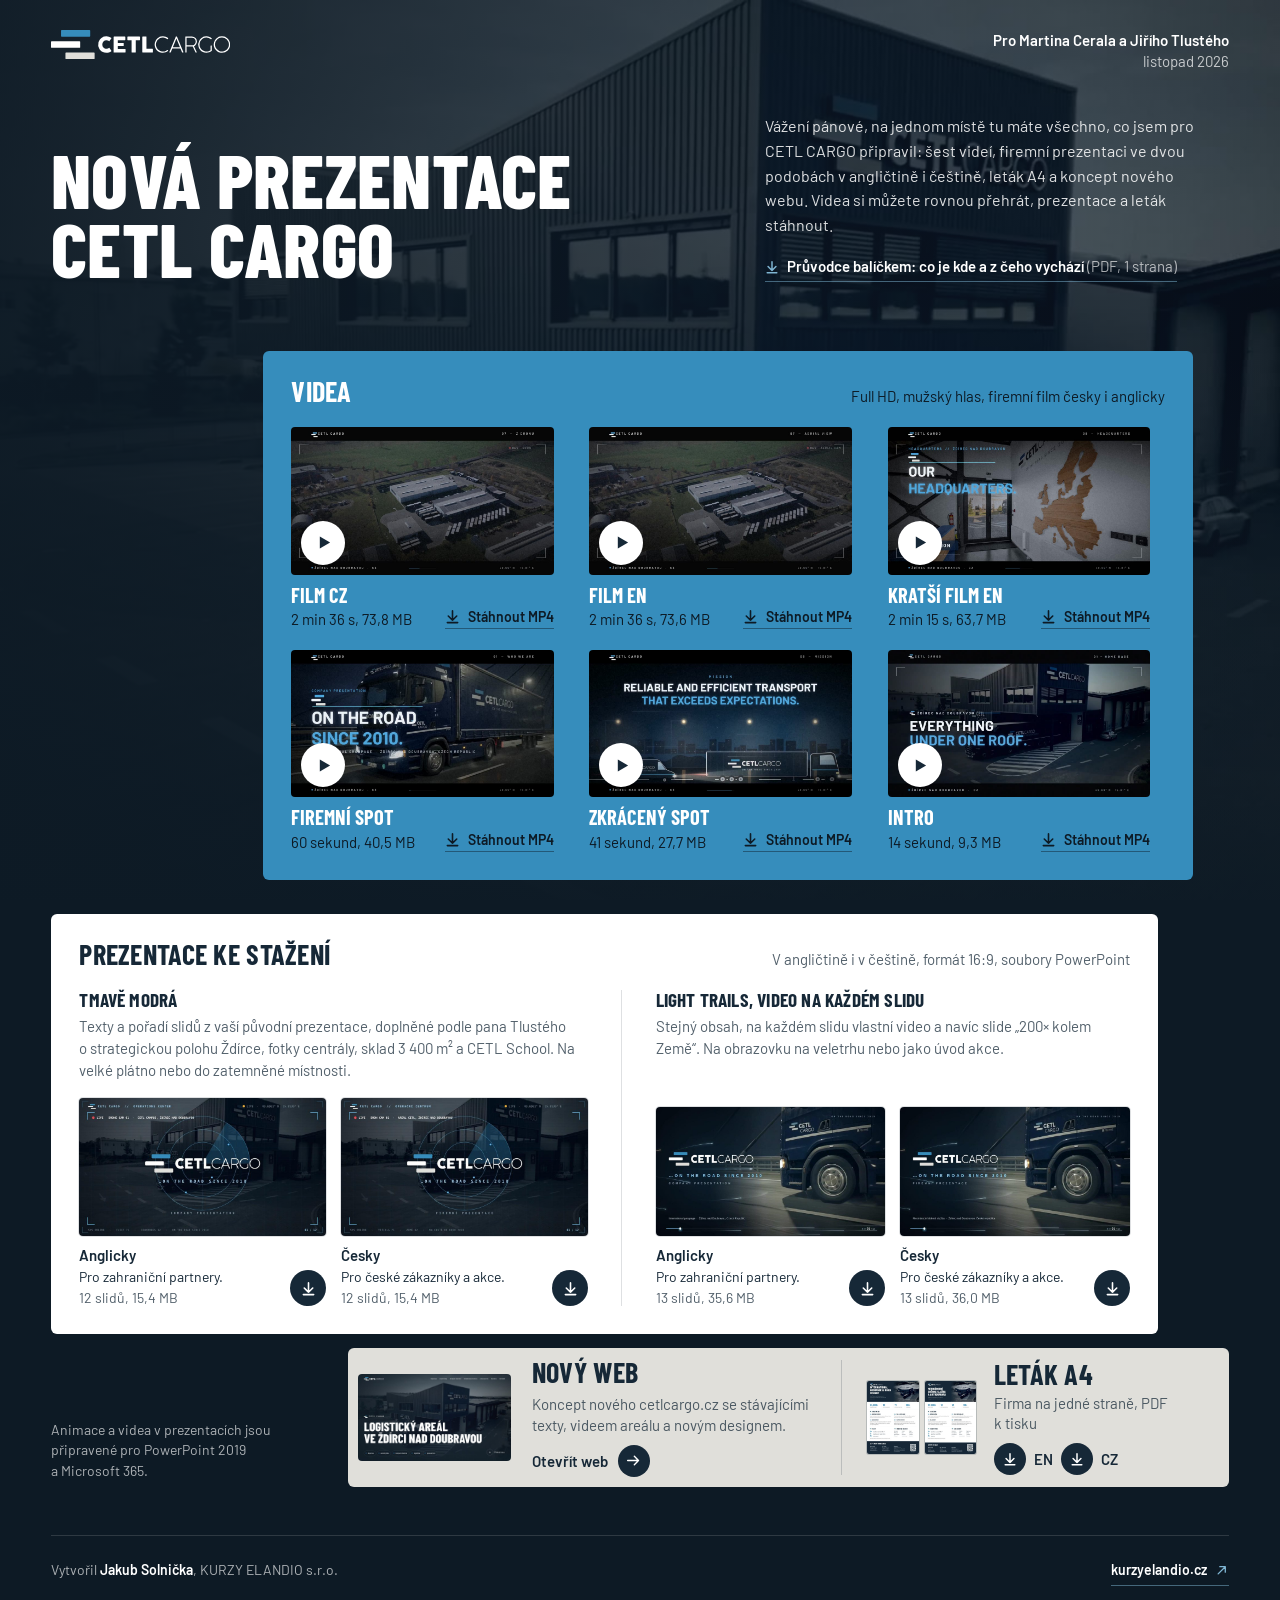
==== commit 1c06ca89: "Rozcestník: doplněna nová videa (film 2:36 CZ/EN, kratší film 2:15 EN), videa ve dvou řadách Co-Auth" ====
--- a/index.html
+++ b/index.html
@@ -190,7 +190,8 @@
   .hero{min-height:calc(100vh - clamp(16px,2.4vw,30px));min-height:calc(100svh - clamp(16px,2.4vw,30px));padding-bottom:clamp(12px,1.6vw,20px)}
   .hero .head{margin-top:auto}
   .hero .lane--videos{margin-top:auto}
-  .vid{max-width:max(220px,calc((92vh - 455px) * 16 / 9));max-width:max(220px,calc((92svh - 455px) * 16 / 9))}
+  /* two rows of three: each poster gets half of what is left of the first screen */
+  .vid{max-width:max(190px,calc((92vh - 533px) * 8 / 9));max-width:max(190px,calc((92svh - 533px) * 8 / 9))}
   .vid{display:grid;grid-template-columns:minmax(0,1fr) auto;column-gap:12px;align-items:end;gap:0 12px}
   .vid-play{display:contents}
   .vid .poster{grid-column:1 / -1}
@@ -280,7 +281,7 @@
 
     <section class="head" aria-labelledby="h1">
       <h1 id="h1"><span>Nová prezentace</span><span>CETL CARGO</span></h1>
-      <div class="intro-wrap"><p class="intro">Vážení pánové, na jednom místě tu máte všechno, co jsem pro CETL&nbsp;CARGO připravil: tři videa, firemní prezentaci ve dvou podobách v&nbsp;angličtině i&nbsp;češtině, leták A4 a&nbsp;koncept nového webu. Videa si můžete rovnou přehrát, prezentace a&nbsp;leták stáhnout.</p>
+      <div class="intro-wrap"><p class="intro">Vážení pánové, na jednom místě tu máte všechno, co jsem pro CETL&nbsp;CARGO připravil: šest videí, firemní prezentaci ve dvou podobách v&nbsp;angličtině i&nbsp;češtině, leták A4 a&nbsp;koncept nového webu. Videa si můžete rovnou přehrát, prezentace a&nbsp;leták stáhnout.</p>
       <a class="guide" href="ke-stazeni/pruvodce/CETL_CARGO_pruvodce_balickem.pdf" target="_blank" rel="noopener"><svg aria-hidden="true"><use href="#i-down"/></svg>Průvodce balíčkem: co je kde a&nbsp;z&nbsp;čeho vychází <span>(PDF, 1&nbsp;strana)</span></a></div>
     </section>
 
@@ -289,9 +290,33 @@
         <div class="lane-inner">
           <div class="lane-head">
             <h2 class="lane-title" id="videos-t">Videa</h2>
-            <p>Full HD, anglicky s&nbsp;mužským hlasem</p>
+            <p>Full HD, mužský hlas, firemní film česky i&nbsp;anglicky</p>
           </div>
           <div class="vids">
+            <div class="vid">
+              <button class="vid-play" type="button" data-film="ke-stazeni/video/CETL_CARGO_spot_2min36_CZ.mp4" data-title="Firemní film, česky, 2:36" aria-haspopup="dialog">
+                <span class="poster"><img src="assets/video/spot-2min36-cz.jpg" alt="" width="960" height="540"><span class="disc"><svg aria-hidden="true"><use href="#i-play"/></svg></span></span>
+                <span class="vid-name">Film CZ</span>
+                <span class="vid-meta">2&nbsp;min 36&nbsp;s, 73,8&nbsp;MB</span>
+              </button>
+              <a class="vid-dl" href="ke-stazeni/video/CETL_CARGO_spot_2min36_CZ.mp4" download><svg aria-hidden="true"><use href="#i-down"/></svg>Stáhnout MP4<span class="sr">, firemní film česky</span></a>
+            </div>
+            <div class="vid">
+              <button class="vid-play" type="button" data-film="ke-stazeni/video/CETL_CARGO_spot_2min36_EN.mp4" data-title="Firemní film, anglicky, 2:36" aria-haspopup="dialog">
+                <span class="poster"><img src="assets/video/spot-2min36-en.jpg" alt="" width="960" height="540"><span class="disc"><svg aria-hidden="true"><use href="#i-play"/></svg></span></span>
+                <span class="vid-name">Film EN</span>
+                <span class="vid-meta">2&nbsp;min 36&nbsp;s, 73,6&nbsp;MB</span>
+              </button>
+              <a class="vid-dl" href="ke-stazeni/video/CETL_CARGO_spot_2min36_EN.mp4" download><svg aria-hidden="true"><use href="#i-down"/></svg>Stáhnout MP4<span class="sr">, firemní film anglicky</span></a>
+            </div>
+            <div class="vid">
+              <button class="vid-play" type="button" data-film="ke-stazeni/video/CETL_CARGO_spot_2min15_EN.mp4" data-title="Firemní film, kratší, 2:15" aria-haspopup="dialog">
+                <span class="poster"><img src="assets/video/spot-2min15-en.jpg" alt="" width="960" height="540"><span class="disc"><svg aria-hidden="true"><use href="#i-play"/></svg></span></span>
+                <span class="vid-name">Kratší film EN</span>
+                <span class="vid-meta">2&nbsp;min 15&nbsp;s, 63,7&nbsp;MB</span>
+              </button>
+              <a class="vid-dl" href="ke-stazeni/video/CETL_CARGO_spot_2min15_EN.mp4" download><svg aria-hidden="true"><use href="#i-down"/></svg>Stáhnout MP4<span class="sr">, kratší firemní film</span></a>
+            </div>
             <div class="vid">
               <button class="vid-play" type="button" data-film="ke-stazeni/video/CETL_CARGO_spot_60s_EN.mp4" data-title="Firemní spot, 60 s" aria-haspopup="dialog">
                 <span class="poster"><img src="assets/video/spot-60s.jpg" alt="" width="960" height="540"><span class="disc"><svg aria-hidden="true"><use href="#i-play"/></svg></span></span>
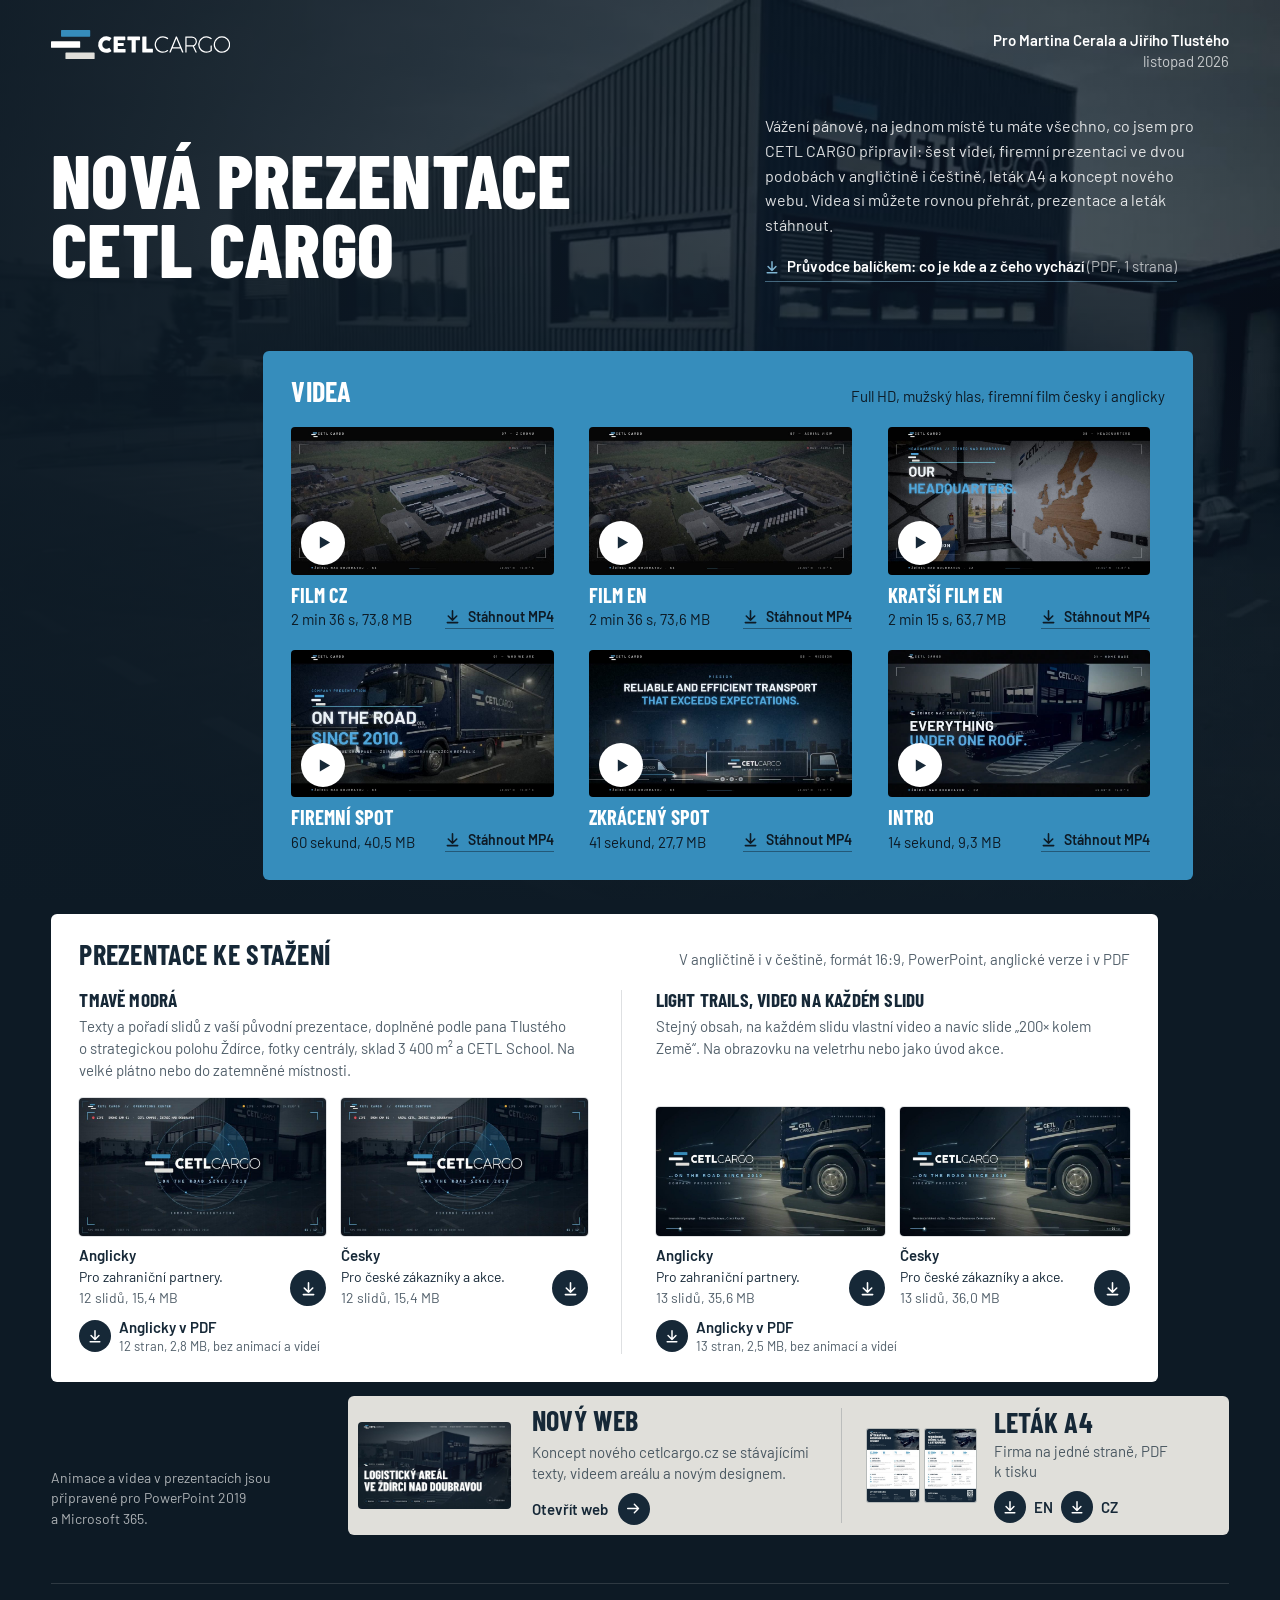
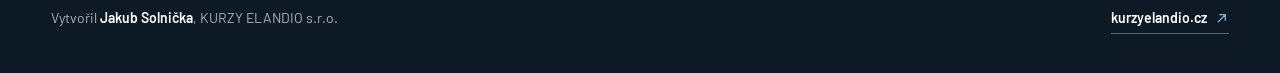
==== commit 86b77042: "Anglické verze prezentací v PDF a odkazy na ně v rozcestníku Co-Authored-By: Claude Opus 5.5 <norepl" ====
--- a/index.html
+++ b/index.html
@@ -151,6 +151,8 @@
 .pdf{display:inline-flex;align-items:center;gap:8px;font-weight:600;font-size:.9375rem;border-radius:999px}
 .pdf .dl{width:32px;height:32px}
 .pdf .dl svg{width:14px;height:14px}
+.deck-pdf{margin-top:12px;align-self:flex-start;font-size:.9375rem;line-height:1.25}
+.deck-pdf .deck-size{display:block;font-weight:400;font-size:.8125rem;margin-top:1px}
 .pages{display:flex;gap:6px;flex:none}
 .pages img{width:clamp(46px,4vw,58px);height:auto;border-radius:2px;box-shadow:0 0 0 1px rgba(22,40,55,.2)}
 
@@ -352,7 +354,7 @@
         <div class="lane-inner">
           <div class="lane-head">
             <h2 class="lane-title" id="decks-t">Prezentace ke stažení</h2>
-            <p>V&nbsp;angličtině i&nbsp;v&nbsp;češtině, formát 16:9, soubory PowerPoint</p>
+            <p>V&nbsp;angličtině i&nbsp;v&nbsp;češtině, formát 16:9, PowerPoint, anglické verze i&nbsp;v&nbsp;PDF</p>
           </div>
 
           <div class="groups">
@@ -377,6 +379,7 @@
                 </span>
               </a>
             </div>
+            <a class="pdf deck-pdf" href="ke-stazeni/prezentace/CETL_CARGO_tmave_modra_EN.pdf" download><span class="dl"><svg aria-hidden="true"><use href="#i-down"/></svg></span><span>Anglicky v&nbsp;PDF<span class="deck-size">12&nbsp;stran, 2,8&nbsp;MB, bez animací a&nbsp;videí</span></span><span class="sr">, tmavě modrá prezentace</span></a>
           </div>
 
           <div class="group">
@@ -400,6 +403,7 @@
                 </span>
               </a>
             </div>
+            <a class="pdf deck-pdf" href="ke-stazeni/prezentace/CETL_CARGO_light_trails_EN.pdf" download><span class="dl"><svg aria-hidden="true"><use href="#i-down"/></svg></span><span>Anglicky v&nbsp;PDF<span class="deck-size">13&nbsp;stran, 2,5&nbsp;MB, bez animací a&nbsp;videí</span></span><span class="sr">, prezentace Light Trails</span></a>
           </div>
           </div>
         </div>
